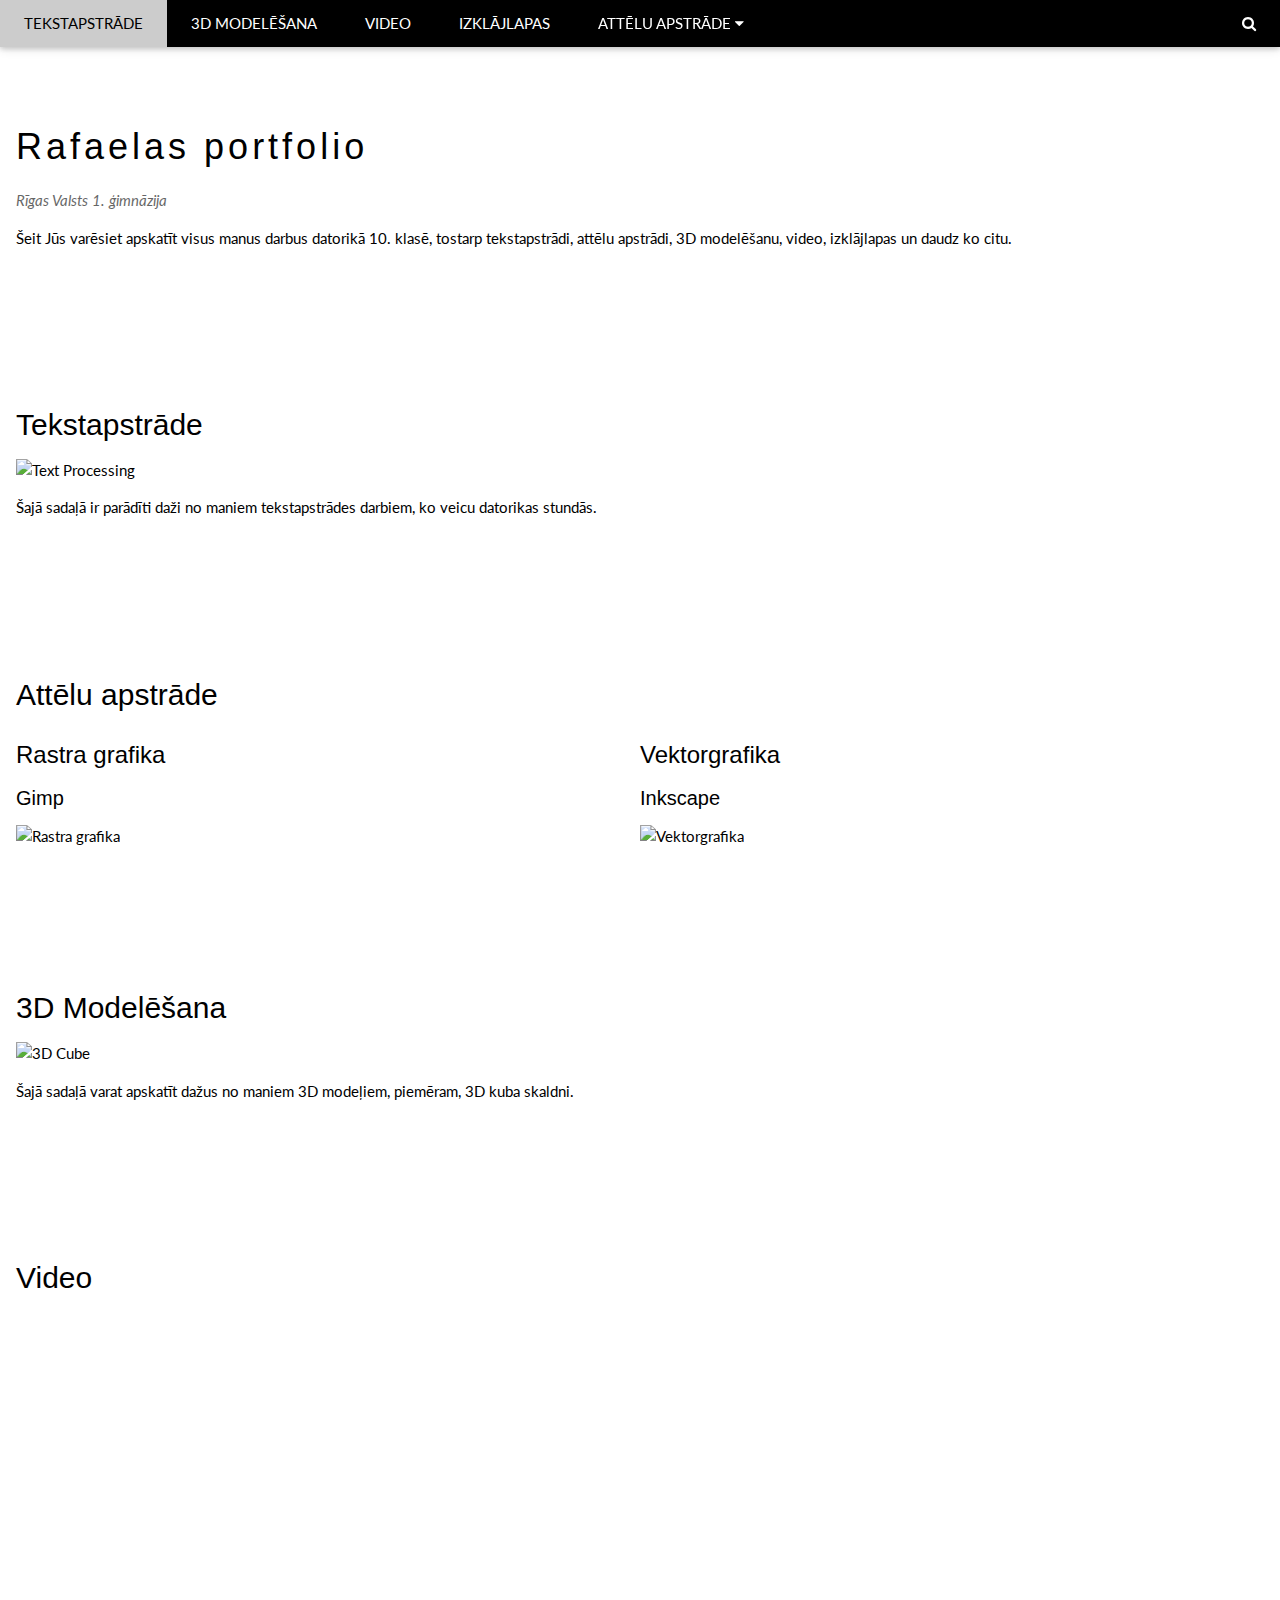
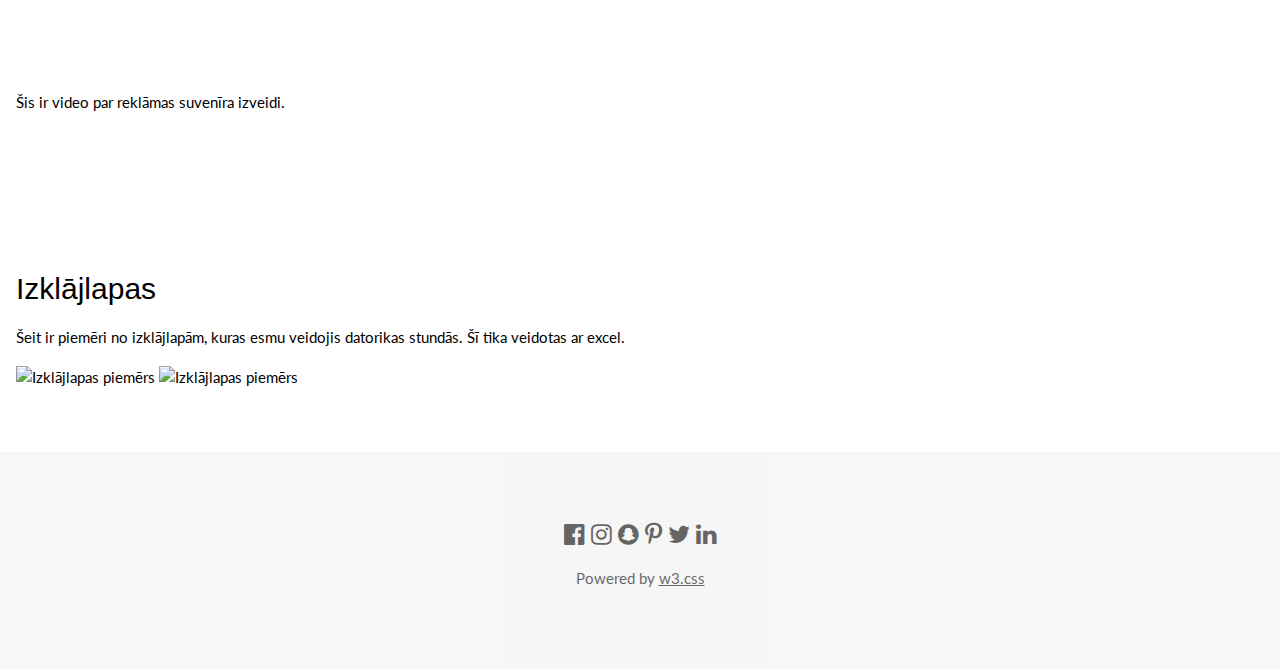
==== index.html @ d3ab83ac "" ====
<!DOCTYPE html>
<html lang="en">
<head>
  <meta charset="UTF-8">
  <meta name="viewport" content="width=device-width, initial-scale=1">
  <title>Rafaelas Portfolio</title>
  <link rel="stylesheet" href="https://www.w3schools.com/w3css/4/w3.css">
  <link rel="stylesheet" href="https://fonts.googleapis.com/css?family=Lato">
  <link rel="stylesheet" href="https://cdnjs.cloudflare.com/ajax/libs/font-awesome/4.7.0/css/font-awesome.min.css">
  <link rel="stylesheet" href="CSS/mansStils.css">
  <style>
    body {font-family: "Lato", sans-serif;}
    .mySlides {display: none;}
  </style>
</head>
<body>

<!-- Navbar -->
<div class="w3-top">
  <div class="w3-bar w3-black w3-card">
    <a class="w3-bar-item w3-button w3-padding-large w3-hide-medium w3-hide-large w3-right" href="javascript:void(0)" onclick="myFunction()" title="Toggle Navigation Menu"><i class="fa fa-bars"></i></a>
    <a href="#text-processing" class="w3-bar-item w3-button w3-padding-large">TEKSTAPSTRĀDE</a>
    <a href="#3d-modeling" class="w3-bar-item w3-button w3-padding-large w3-hide-small">3D MODELĒŠANA</a>
    <a href="#video" class="w3-bar-item w3-button w3-padding-large w3-hide-small">VIDEO</a>
    <a href="#spreadsheet" class="w3-bar-item w3-button w3-padding-large w3-hide-small">IZKLĀJLAPAS</a>
    <div class="w3-dropdown-hover w3-hide-small">
      <button class="w3-padding-large w3-button" title="More">ATTĒLU APSTRĀDE <i class="fa fa-caret-down"></i></button>     
      <div class="w3-dropdown-content w3-bar-block w3-card-4">
        <a href="#" class="w3-bar-item w3-button">RAKSTA GRAFIKA</a>
        <a href="#" class="w3-bar-item w3-button">VEKTORGRAFIKA</a>
      </div>
    </div>
    <a href="javascript:void(0)" class="w3-padding-large w3-hover-red w3-hide-small w3-right"><i class="fa fa-search"></i></a>
  </div>
</div>

<!-- Navbar on small screens -->
<div id="navDemo" class="w3-bar-block w3-black w3-hide w3-hide-large w3-hide-medium w3-top" style="margin-top:46px">
  <a href="#text-processing" class="w3-bar-item w3-button w3-padding-large" onclick="myFunction()">TEKSTAPSTRĀDE</a>
  <a href="#3d-modeling" class="w3-bar-item w3-button w3-padding-large" onclick="myFunction()">3D MODELĒŠANA</a>
  <a href="#video" class="w3-bar-item w3-button w3-padding-large" onclick="myFunction()">VIDEO</a>
  <a href="#spreadsheet" class="w3-bar-item w3-button w3-padding-large" onclick="myFunction()">IZKLĀJLAPAS</a>
</div>

<!-- Page content -->
<div class="w3-content" style="max-width:2000px;margin-top:46px">

  <!-- Introduction Section -->
  <div class="w3-container w3-padding-64" id="introduction">
    <h1 class="w3-wide">Rafaelas portfolio</h1>
    <p class="w3-opacity"><i>Rīgas Valsts 1. ģimnāzija</i></p>
    <p class="w3-justify">Šeit Jūs varēsiet apskatīt visus manus darbus datorikā 10. klasē, tostarp tekstapstrādi, attēlu apstrādi, 3D modelēšanu, video, izklājlapas un daudz ko citu.</p>
  </div>

  <!-- Tekstapstrāde -->
  <div class="w3-container w3-padding-64" id="text-processing">
    <h2>Tekstapstrāde</h2>
    <img src="Images/text-processing.jpg" alt="Text Processing" class="w3-image">
    <p class="w3-justify">Šajā sadaļā ir parādīti daži no maniem tekstapstrādes darbiem, ko veicu datorikas stundās.</p>
  </div>

  <!-- Attēlu apstrāde -->
  <div class="w3-container w3-padding-64" id="image-processing">
    <h2>Attēlu apstrāde</h2>
    <div class="w3-row">
      <div class="w3-half">
        <h3>Rastra grafika</h3>
        <h4> Gimp </h4>
        
        <img src="gimp1.png" alt="Rastra grafika" class="w3-image"/>
        <img src="konca.png" alt=""/>
        
      </div>
      <div class="w3-half">
        <h3>Vektorgrafika</h3>
        <h4> Inkscape </h4>
        
        <img src="sunnails.png" alt="Vektorgrafika" class="w3-image"/>
      </div>
    </div>
  </div>

  <!-- 3D Modelēšana -->
  <div class="w3-container w3-padding-64" id="3d-modeling">
    <h2>3D Modelēšana</h2>
    <img src="wrobot.png" alt="3D Cube" class="w3-image">
    
    <p>Šajā sadaļā varat apskatīt dažus no maniem 3D modeļiem, piemēram, 3D kuba skaldni.</p>
  </div>

  <!-- Video -->
  <div class="w3-container w3-padding-64" id="video">
    <h2>Video</h2>
    
      
      <iframe src="https://eduriga-my.sharepoint.com/personal/rburmeistere2_edu_riga_lv/_layouts/15/embed.aspx?UniqueId=101de8e2-cbbb-43d2-be32-d3db4a579535&embed=%7B%22ust%22%3Atrue%2C%22hv%22%3A%22CopyEmbedCode%22%7D&referrer=StreamWebApp&referrerScenario=EmbedDialog.Create" width="640" height="360" frameborder="0" scrolling="no" allowfullscreen title="Datorika 24.mp4"></iframe>
    
    <p>Šis ir video par reklāmas suvenīra izveidi.</p>
  </div>

  <!-- Izklājlapas -->
  <div class="w3-container w3-padding-64" id="spreadsheet">
    <h2>Izklājlapas</h2>
    <p>Šeit ir piemēri no izklājlapām, kuras esmu veidojis datorikas stundās. Šī tika veidotas ar excel.</p>
    
    <img src="izkllapas1.png" alt="Izklājlapas piemērs" class="w3-image"/>
    <img src="izkllapas2.png" alt="Izklājlapas piemērs" class="w3-image"/>
  </div>

</div>

<!-- Footer -->
<footer class="w3-container w3-padding-64 w3-center w3-opacity w3-light-grey w3-xlarge">
  <i class="fa fa-facebook-official w3-hover-opacity"></i>
  <i class="fa fa-instagram w3-hover-opacity"></i>
  <i class="fa fa-snapchat w3-hover-opacity"></i>
  <i class="fa fa-pinterest-p w3-hover-opacity"></i>
  <i class="fa fa-twitter w3-hover-opacity"></i>
  <i class="fa fa-linkedin w3-hover-opacity"></i>
  <p class="w3-medium">Powered by <a href="https://www.w3schools.com/w3css/default.asp" target="_blank">w3.css</a></p>
</footer>

<script>
// Used to toggle the menu on small screens when clicking on the menu button
function myFunction() {
  var x = document.getElementById("navDemo");
  if (x.className.indexOf("w3-show") == -1) {
    x.className += " w3-show";
  } else { 
    x.className = x.className.replace(" w3-show", "");
  }
}
</script>

</body>
</html>
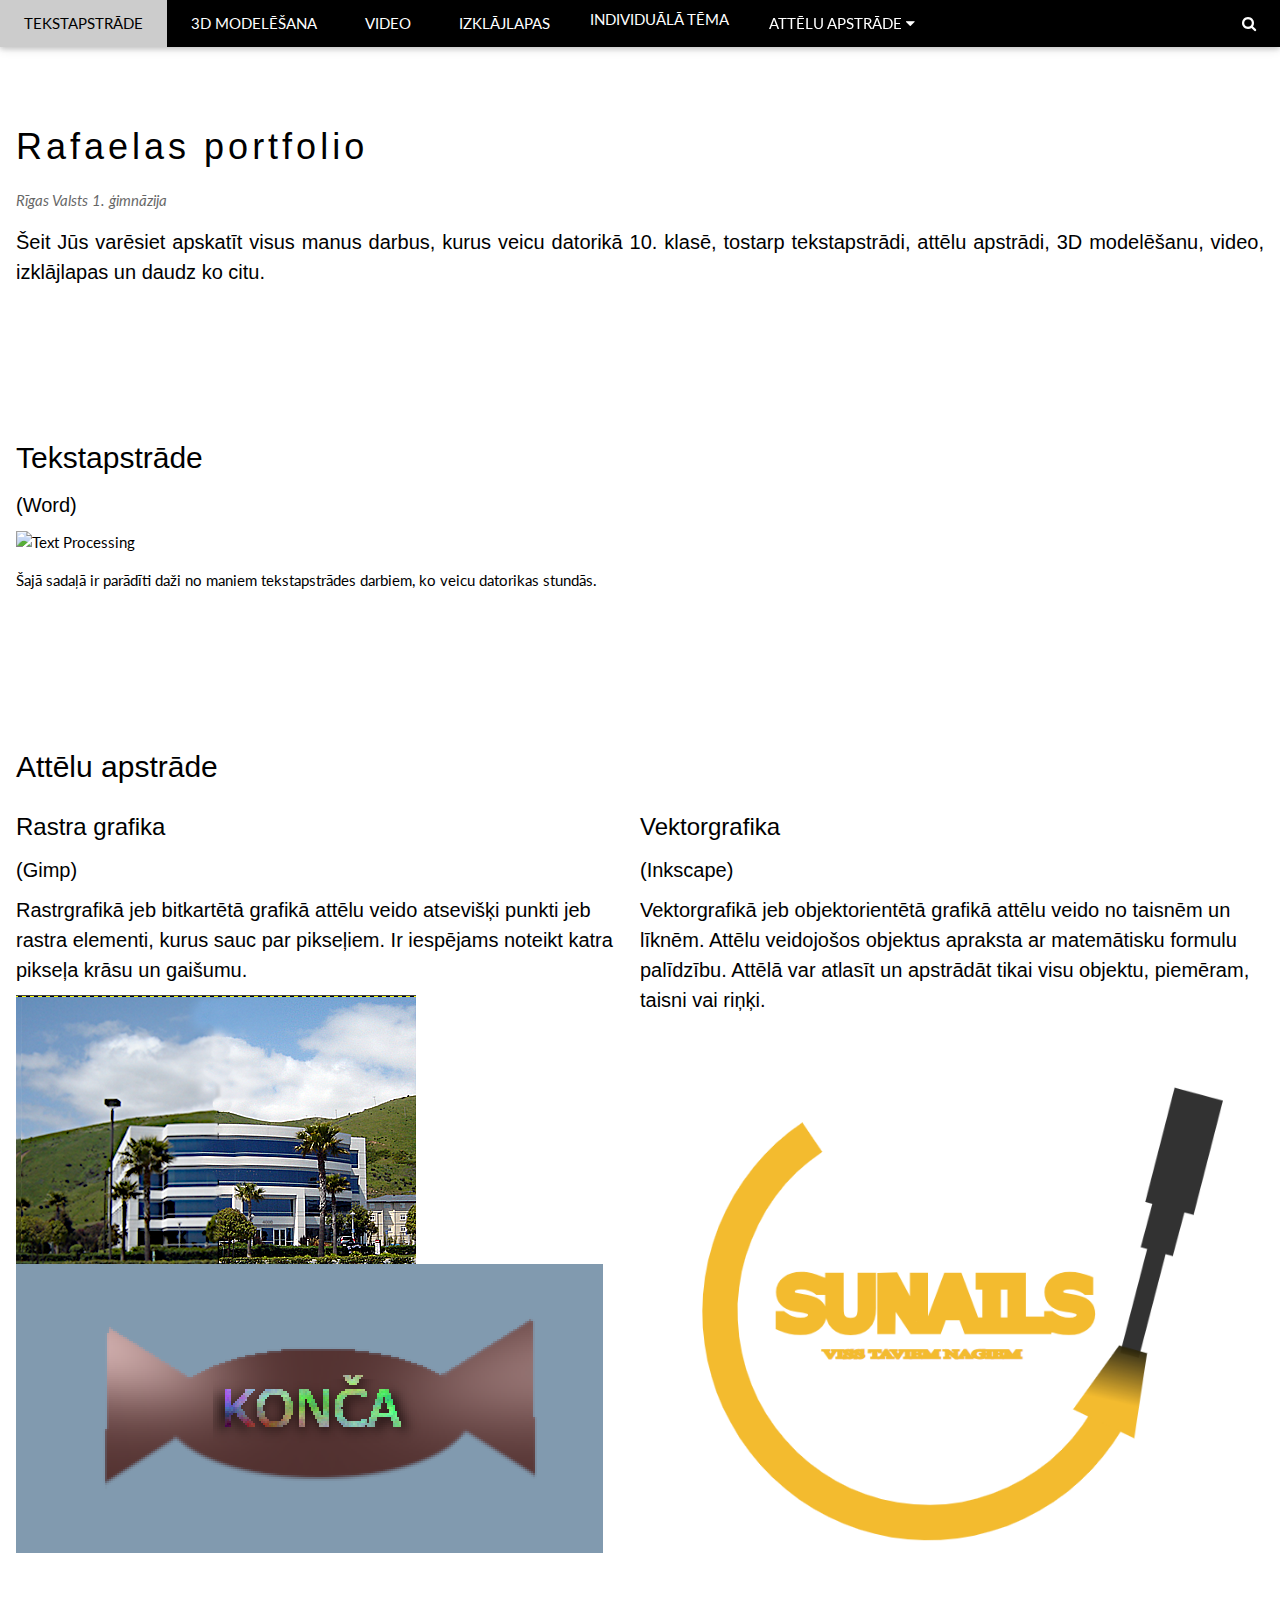
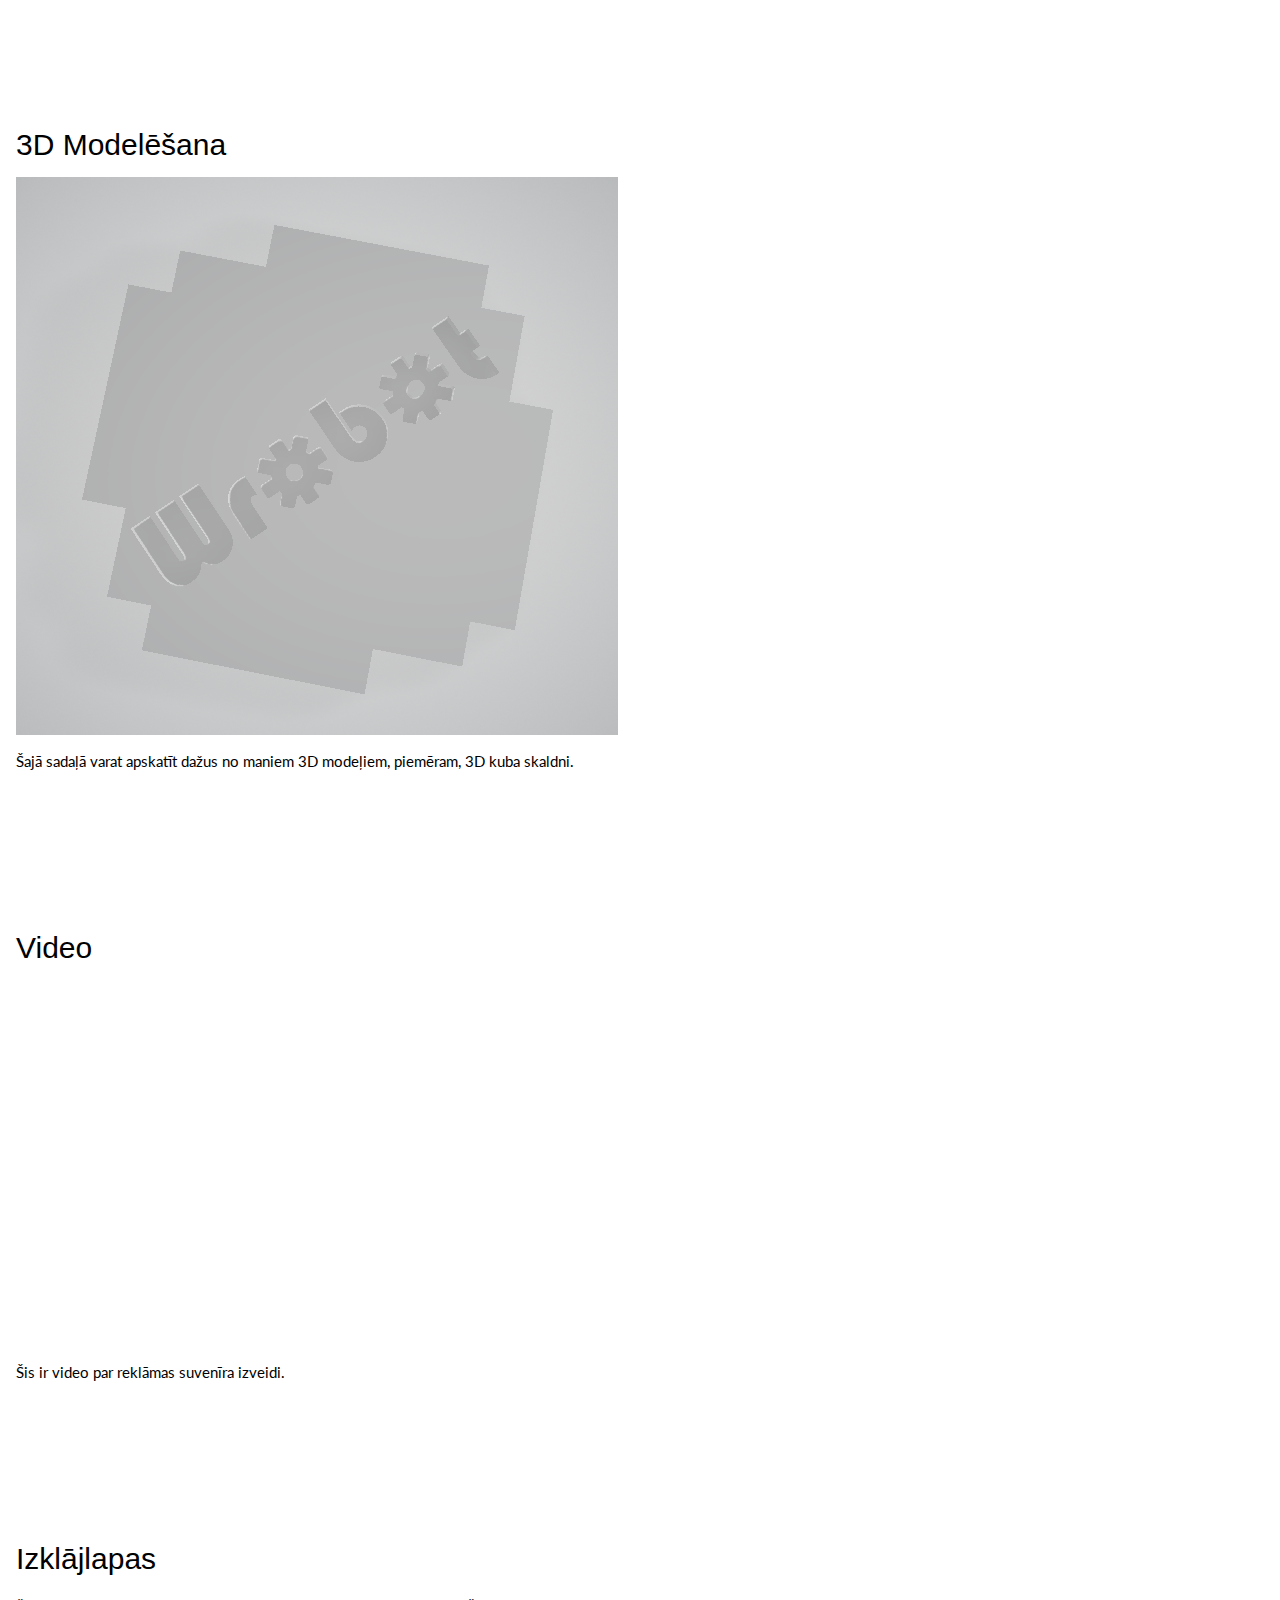
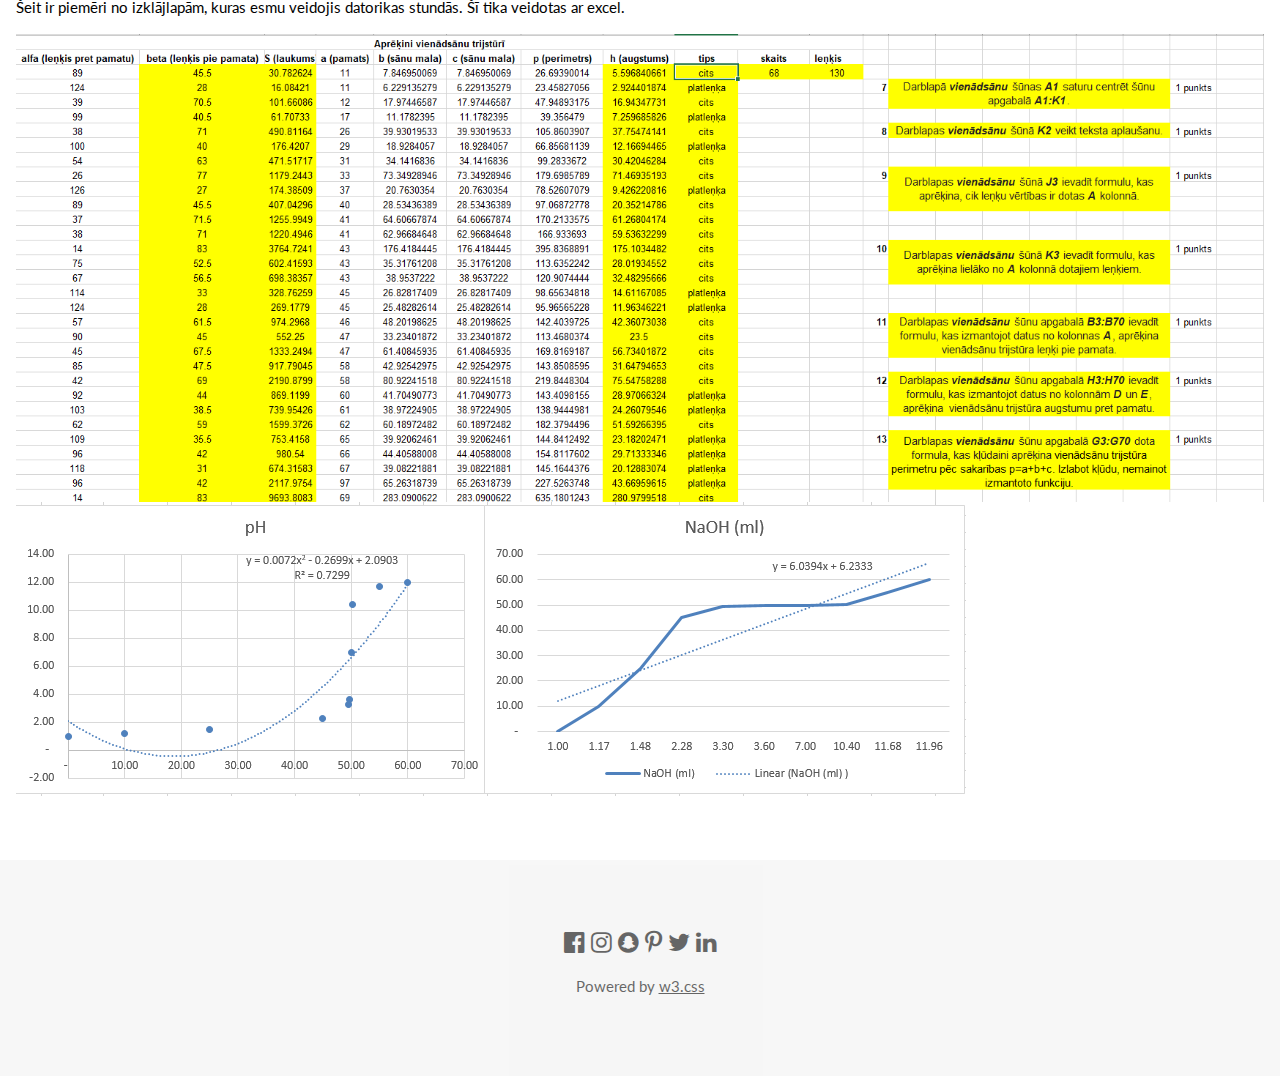
==== commit 014e663e: "" ====
--- a/index.html
+++ b/index.html
@@ -23,6 +23,7 @@
     <a href="#3d-modeling" class="w3-bar-item w3-button w3-padding-large w3-hide-small">3D MODELĒŠANA</a>
     <a href="#video" class="w3-bar-item w3-button w3-padding-large w3-hide-small">VIDEO</a>
     <a href="#spreadsheet" class="w3-bar-item w3-button w3-padding-large w3-hide-small">IZKLĀJLAPAS</a>
+    <a href="otrais.html" class="w3-bar-item w3-button w3-hide-small">INDIVIDUĀLĀ TĒMA</a>
     <div class="w3-dropdown-hover w3-hide-small">
       <button class="w3-padding-large w3-button" title="More">ATTĒLU APSTRĀDE <i class="fa fa-caret-down"></i></button>     
       <div class="w3-dropdown-content w3-bar-block w3-card-4">
@@ -49,12 +50,13 @@
   <div class="w3-container w3-padding-64" id="introduction">
     <h1 class="w3-wide">Rafaelas portfolio</h1>
     <p class="w3-opacity"><i>Rīgas Valsts 1. ģimnāzija</i></p>
-    <p class="w3-justify">Šeit Jūs varēsiet apskatīt visus manus darbus datorikā 10. klasē, tostarp tekstapstrādi, attēlu apstrādi, 3D modelēšanu, video, izklājlapas un daudz ko citu.</p>
+    <h4 class="w3-justify">Šeit Jūs varēsiet apskatīt visus manus darbus, kurus veicu datorikā 10. klasē, tostarp tekstapstrādi, attēlu apstrādi, 3D modelēšanu, video, izklājlapas un daudz ko citu.</h4>
   </div>
 
   <!-- Tekstapstrāde -->
   <div class="w3-container w3-padding-64" id="text-processing">
     <h2>Tekstapstrāde</h2>
+    <h4> (Word) </h4>
     <img src="Images/text-processing.jpg" alt="Text Processing" class="w3-image">
     <p class="w3-justify">Šajā sadaļā ir parādīti daži no maniem tekstapstrādes darbiem, ko veicu datorikas stundās.</p>
   </div>
@@ -65,7 +67,8 @@
     <div class="w3-row">
       <div class="w3-half">
         <h3>Rastra grafika</h3>
-        <h4> Gimp </h4>
+        <h4> (Gimp) </h4>
+        <h4>Rastrgrafikā jeb bitkartētā grafikā attēlu veido atsevišķi punkti jeb rastra elementi, kurus sauc par pikseļiem. Ir iespējams noteikt katra pikseļa krāsu un gaišumu. </h4>
         
         <img src="gimp1.png" alt="Rastra grafika" class="w3-image"/>
         <img src="konca.png" alt=""/>
@@ -73,8 +76,9 @@
       </div>
       <div class="w3-half">
         <h3>Vektorgrafika</h3>
-        <h4> Inkscape </h4>
-        
+        <h4> (Inkscape) </h4>
+        <h4> Vektorgrafikā jeb objektorientētā grafikā attēlu veido no taisnēm un līknēm. Attēlu veidojošos objektus apraksta ar matemātisku formulu palīdzību. Attēlā var atlasīt un apstrādāt tikai visu objektu, piemēram, taisni vai riņķi. </h4>
+
         <img src="sunnails.png" alt="Vektorgrafika" class="w3-image"/>
       </div>
     </div>
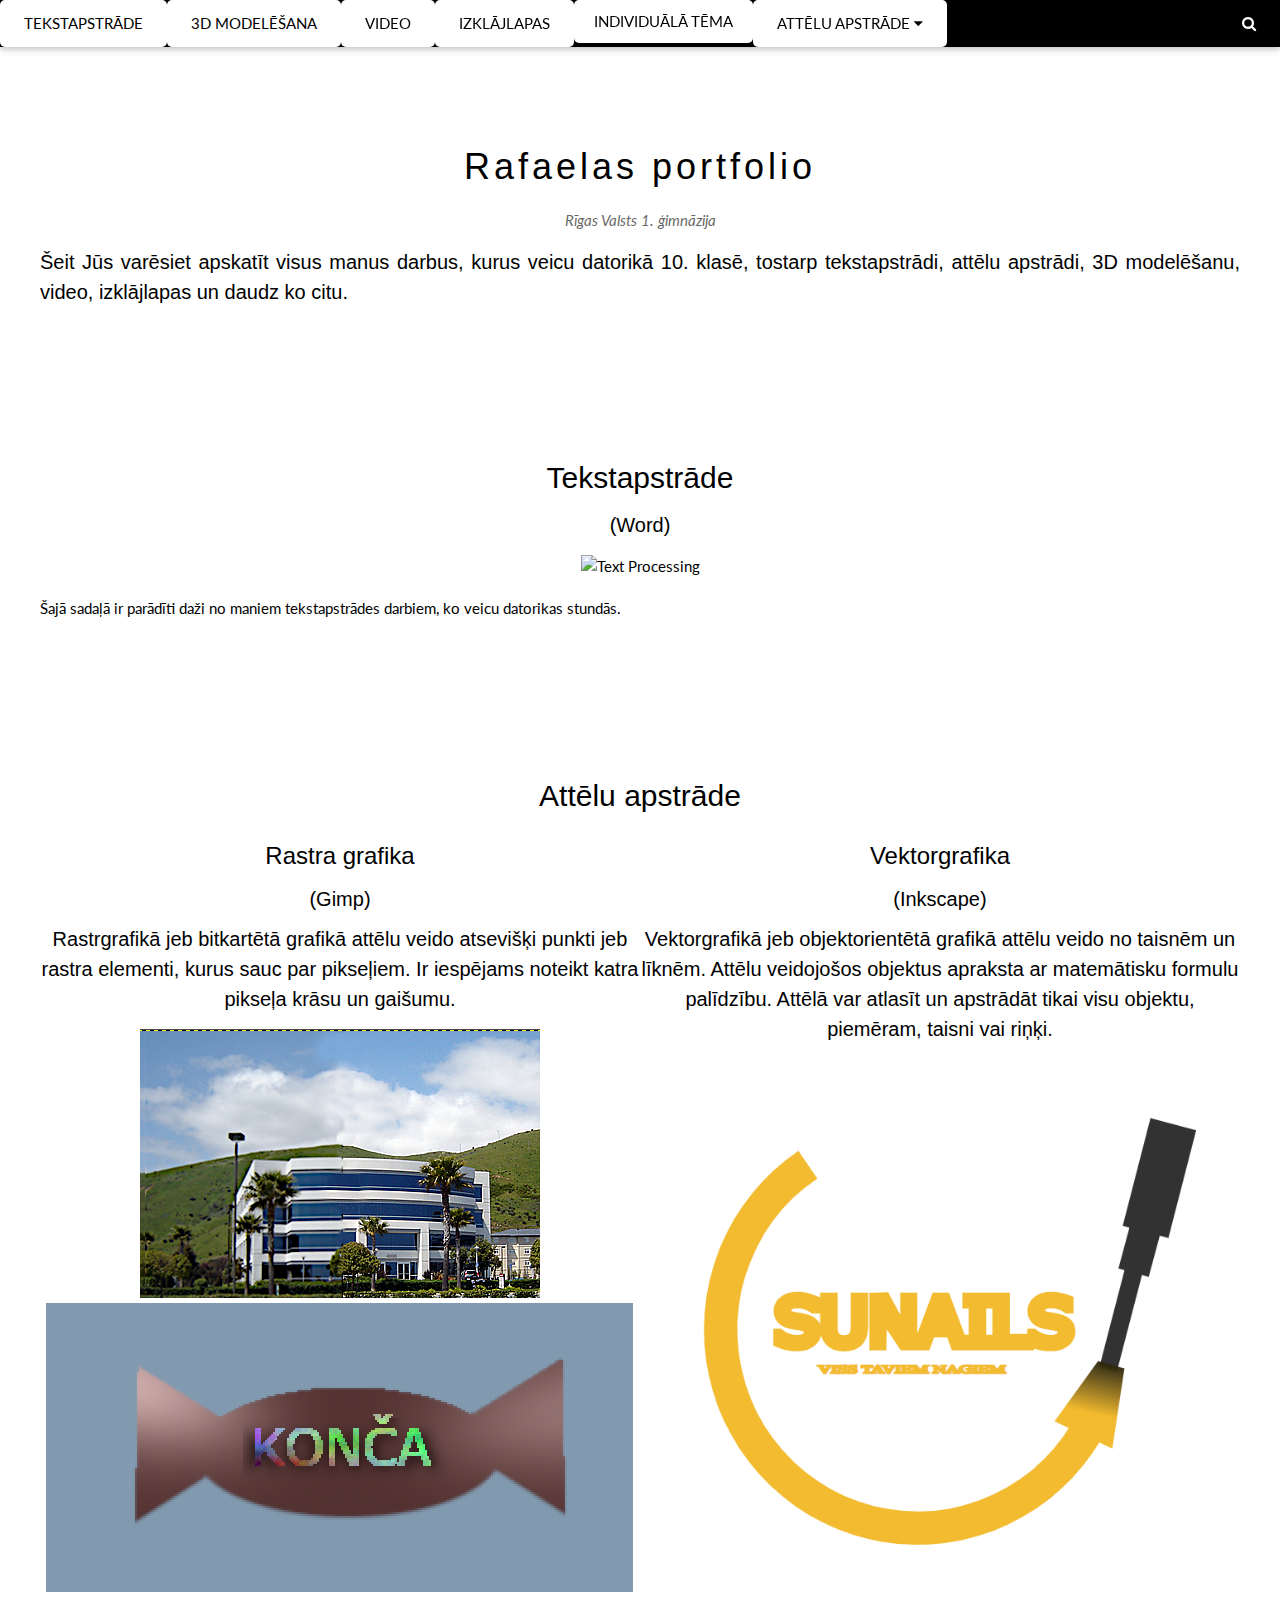
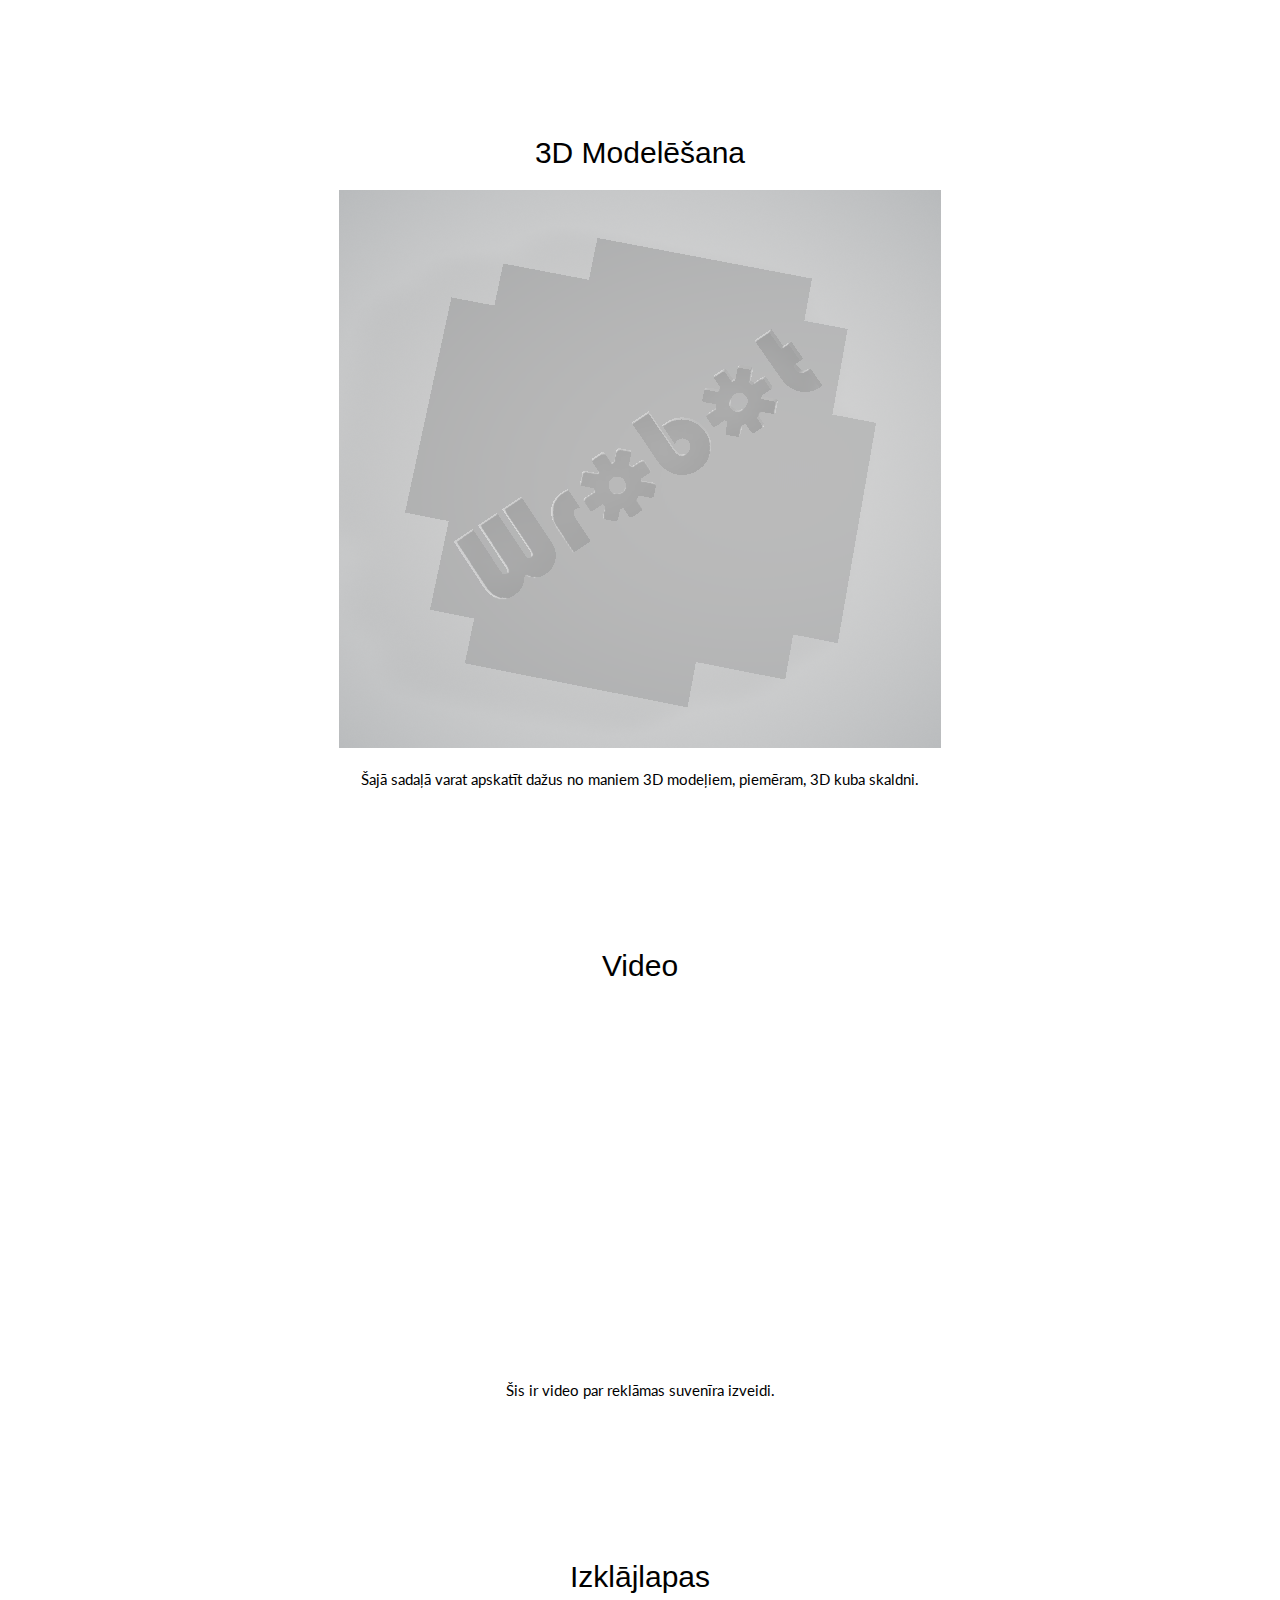
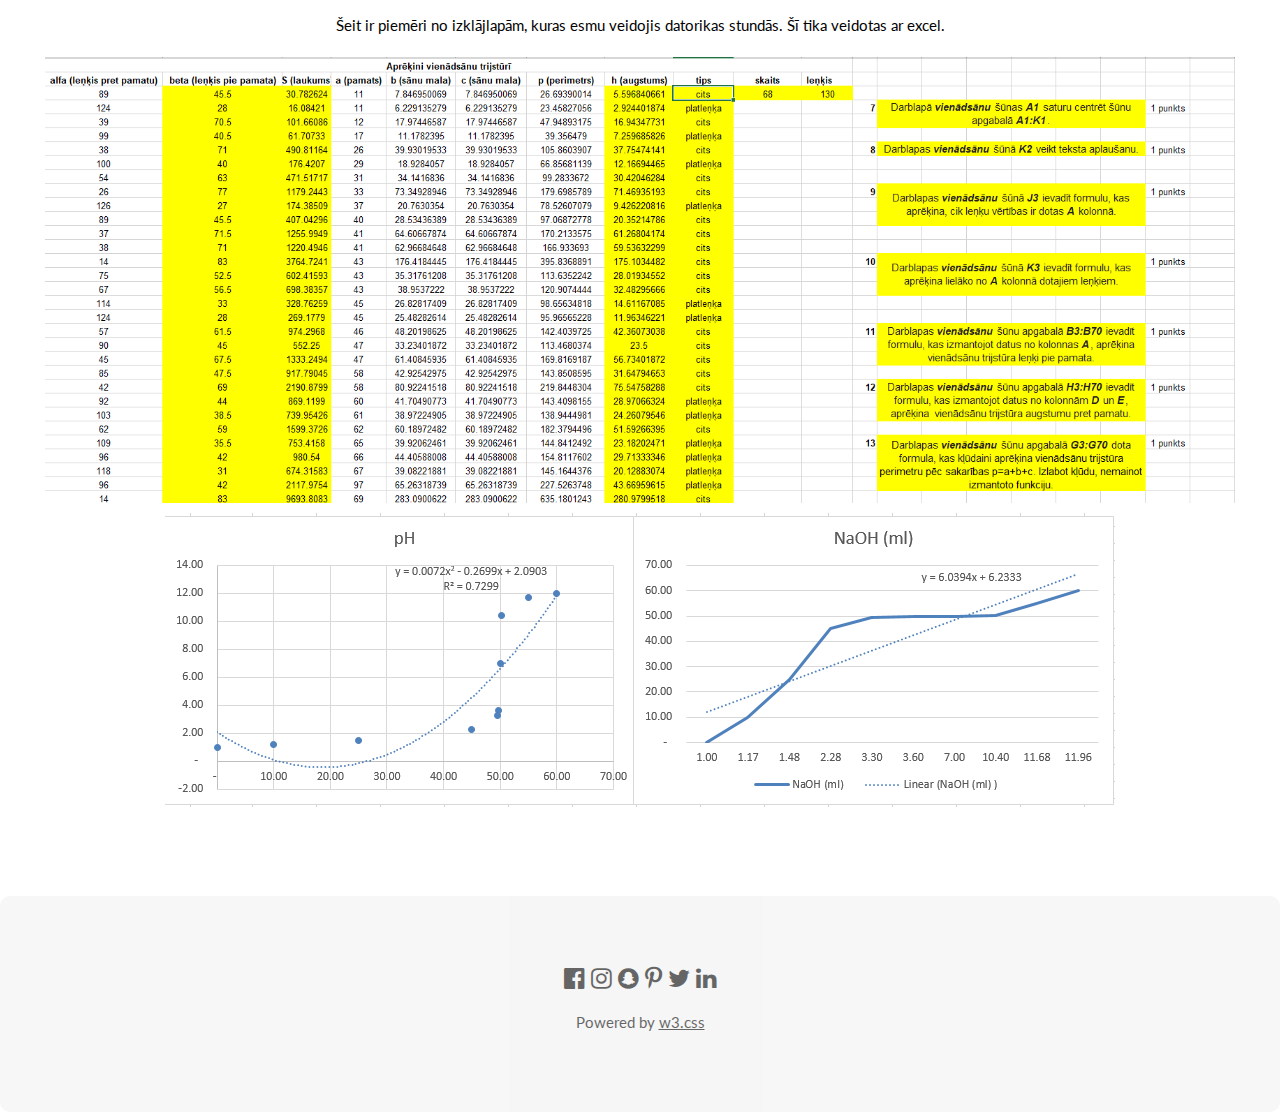
==== commit 7f6c7481: "" ====
--- a/index.html
+++ b/index.html
@@ -7,7 +7,7 @@
   <link rel="stylesheet" href="https://www.w3schools.com/w3css/4/w3.css">
   <link rel="stylesheet" href="https://fonts.googleapis.com/css?family=Lato">
   <link rel="stylesheet" href="https://cdnjs.cloudflare.com/ajax/libs/font-awesome/4.7.0/css/font-awesome.min.css">
-  <link rel="stylesheet" href="CSS/mansStils.css">
+  <link rel="stylesheet" href="css/mansstils.css">
   <style>
     body {font-family: "Lato", sans-serif;}
     .mySlides {display: none;}
--- a/css/mansstils.css
+++ b/css/mansstils.css
@@ -0,0 +1,55 @@
+/* Vispārīgie stila iestatījumi */
+body {
+  font-family: "Lato", sans-serif;
+  background: url("https://img.freepik.com/free-vector/blurred-bokeh-pattern-wallpaper-soft-touch-your-walls_1017-43483.jpg?semt=ais_hybrid") no-repeat center center fixed; /* Šeit ievieto savu fona attēla faila nosaukumu */
+  background-size: cover;
+  color: black; /* Pielāgots, lai teksts labi izskatītos uz gaiša fona */
+  margin: 0;
+  padding: 0;
+}
+
+/* Pārliecināmies, ka teksts ir labi salasāms uz fona */
+.w3-container {
+  background: rgba(255, 255, 255, 0.6); /* Caurspīdīgs balts fons */
+  padding: 20px;
+  border-radius: 10px;
+}
+
+/* Navigācijas josla */
+.w3-bar {
+  background: rgba(255, 255, 255, 0.8); /* Mazliet mazāk caurspīdīgs balts fons */
+}
+
+/* Navigācijas pogas - TAGAD PILNĪGI BALTAS */
+.w3-bar .w3-button {
+  background-color: white; /* Balta poga */
+  color: black; /* Melns teksts uz baltā fona */
+  border-radius: 5px;
+  width: auto; /* Nodrošina, ka visas pogas ir vienāda platuma */
+  padding: 10px 20px; /* Vienmērīgs iekšējais attālums */
+  text-align: center;
+}
+
+/* Specifiski "Individuālā tēma" pogai */
+.w3-bar .ind-poga {
+  width: auto; /* Tāds pats platums kā citām pogām */
+}
+
+/* Navigācijas pogas, kad peles kursors ir virs tām */
+.w3-bar .w3-button:hover {
+  background-color: #f1f1f1; /* Gaiši pelēks efekts peles uzbraukšanai */
+}
+
+
+.w3-image {
+  max-width: 100%;
+  border: 5px solid white;
+  border-radius: 5px;
+}
+
+
+.w3-content {
+  text-align: center;
+  padding: 20px;
+}
+
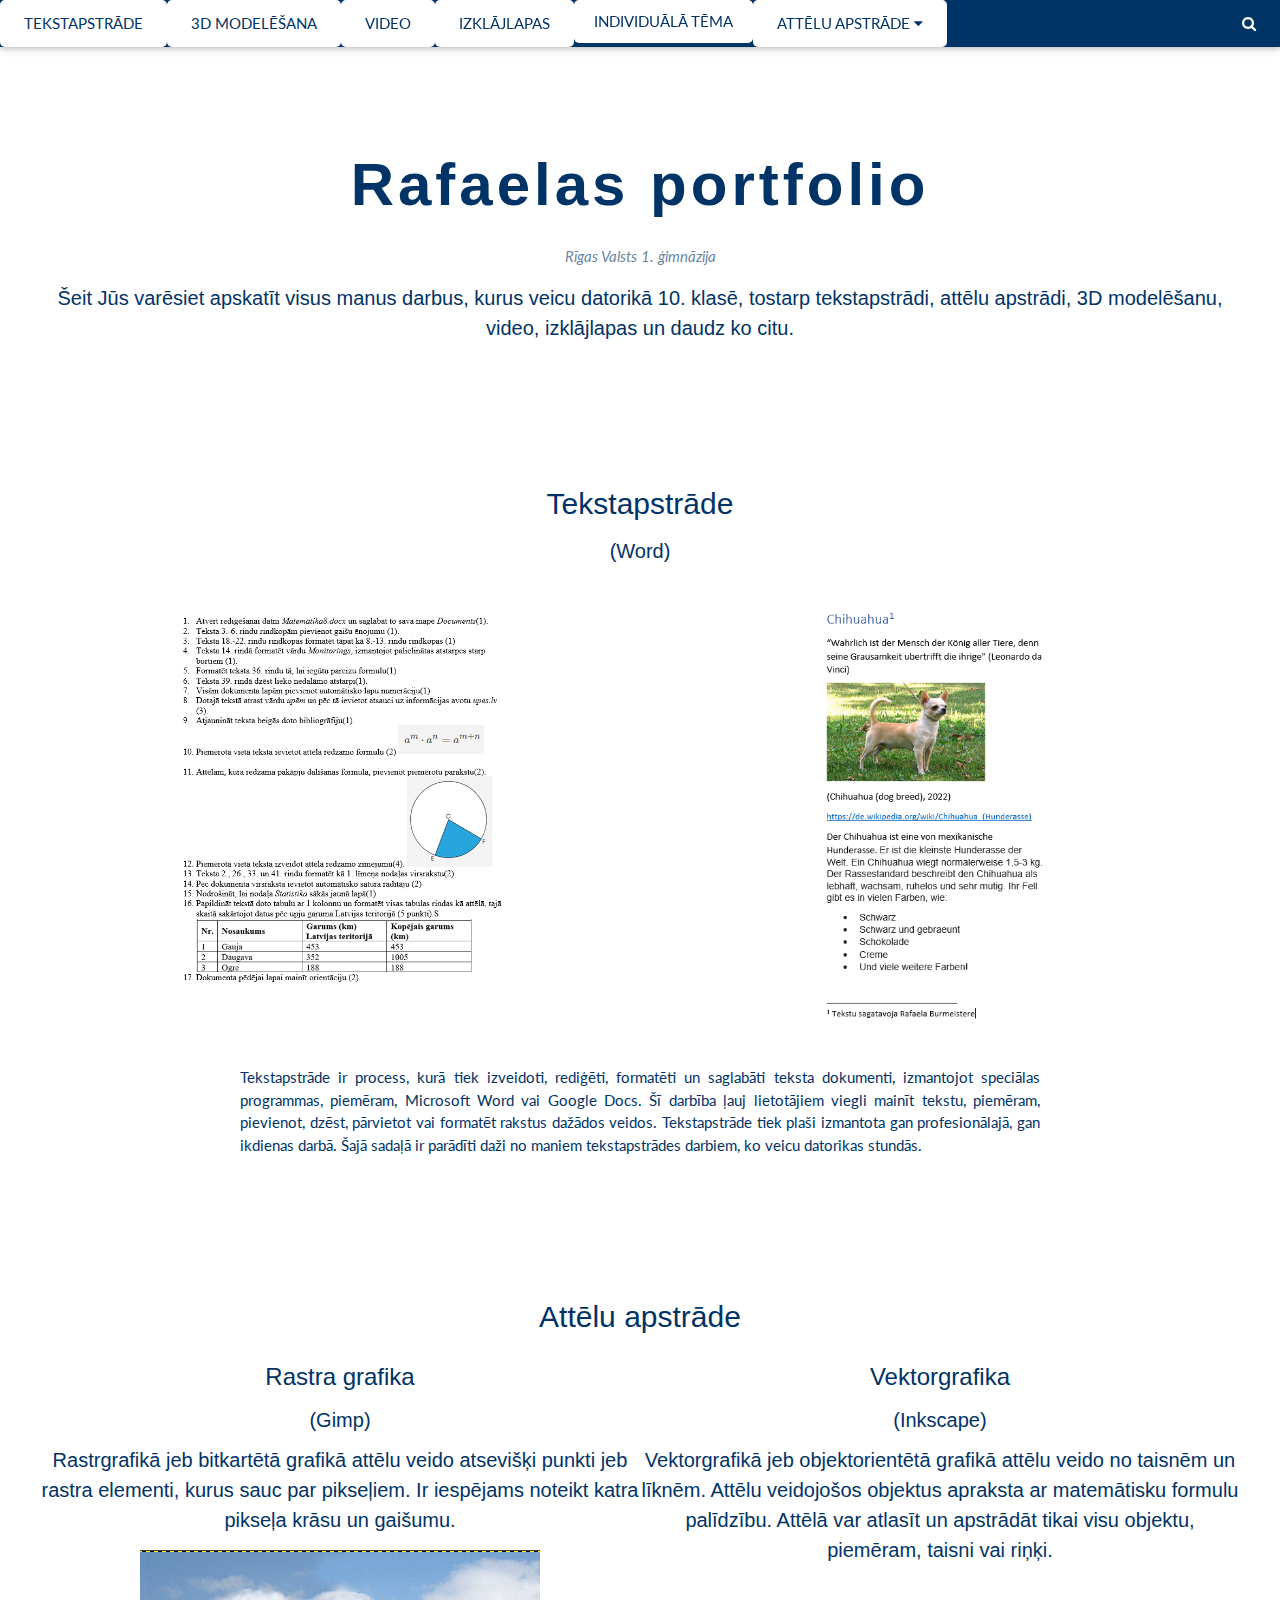
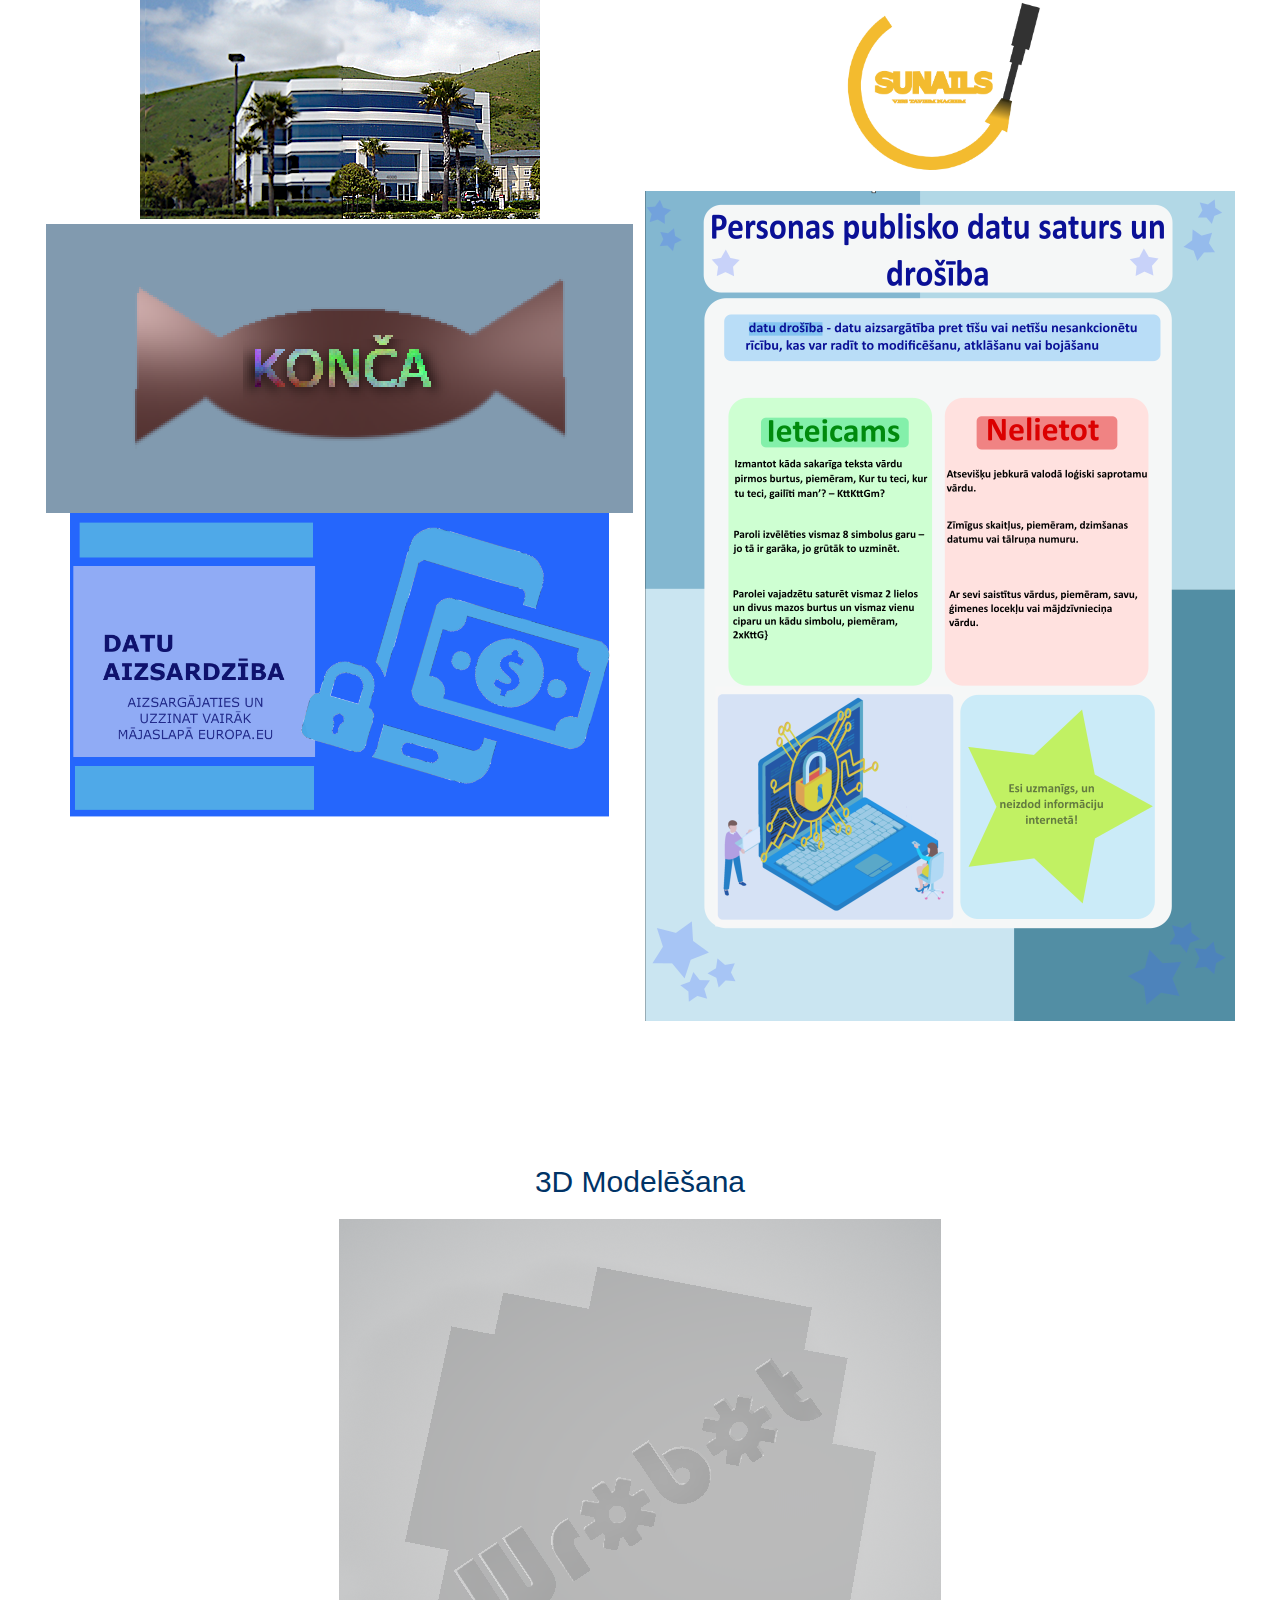
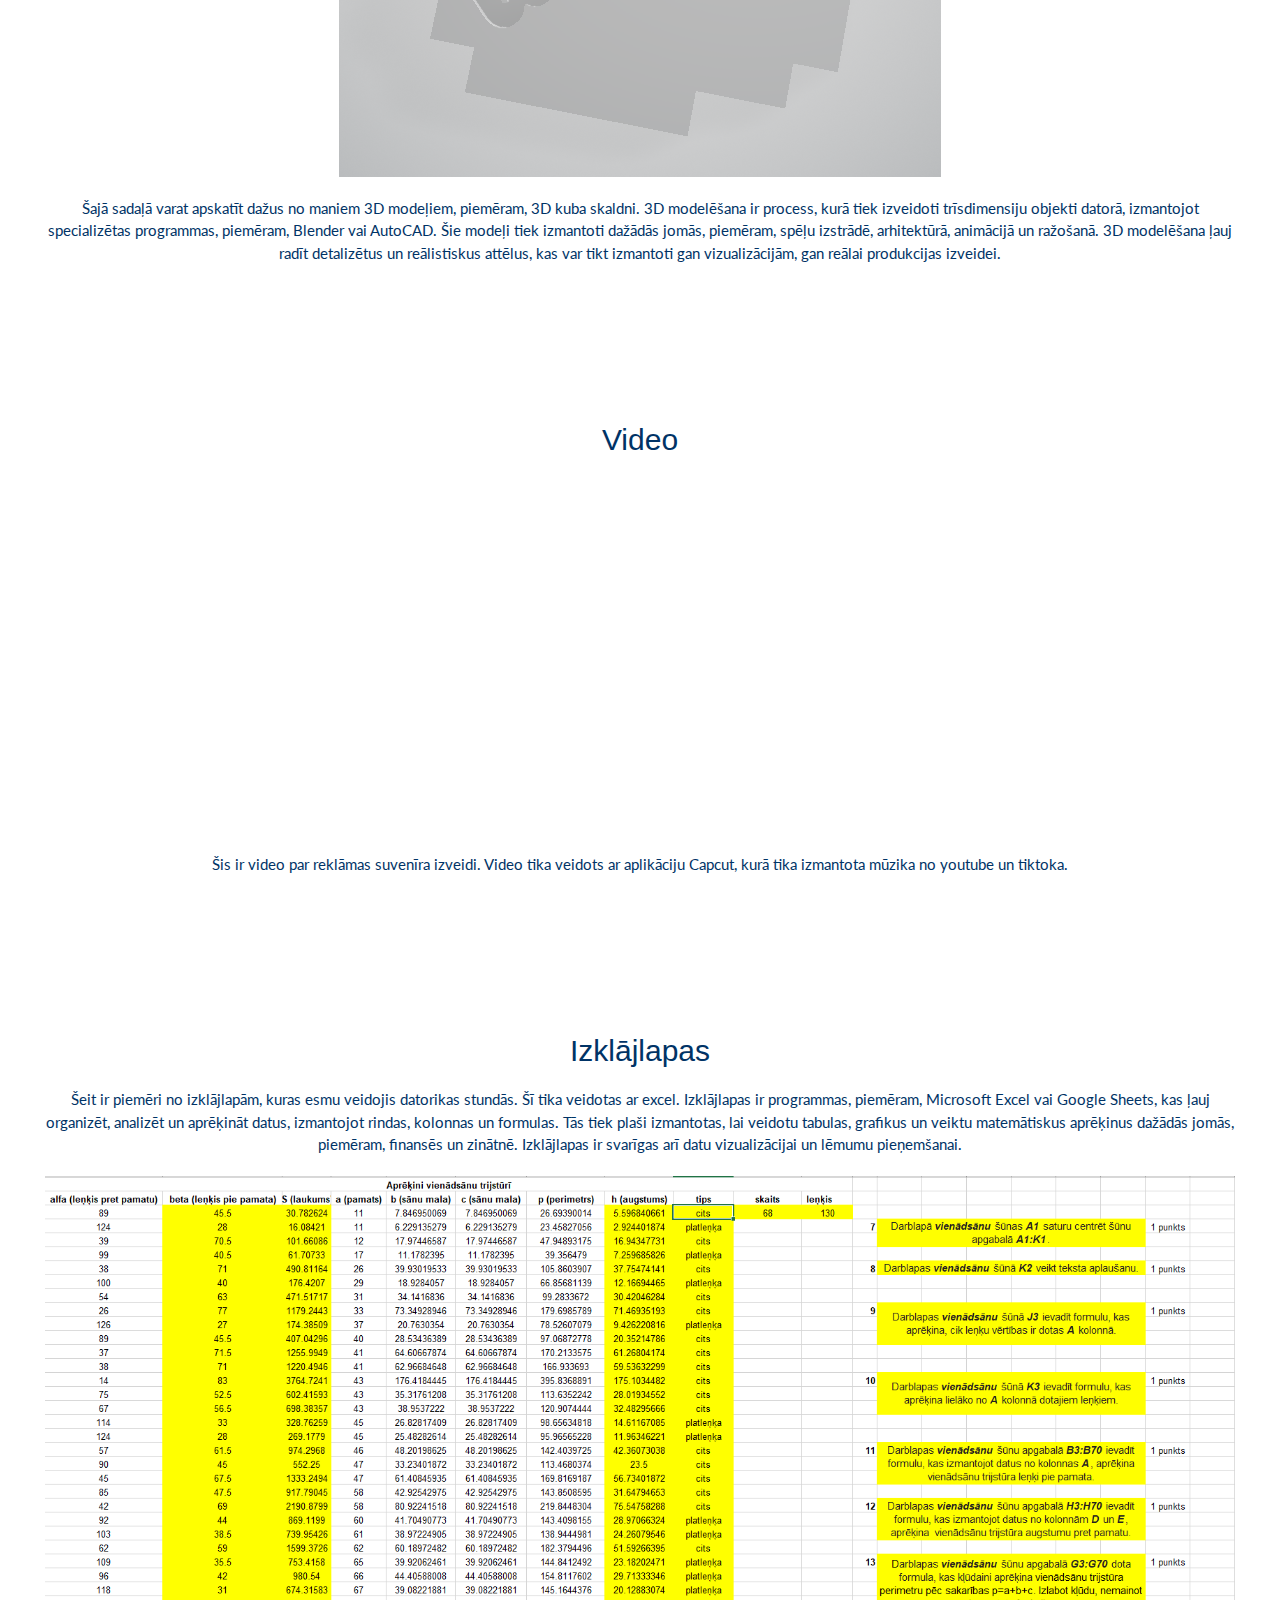
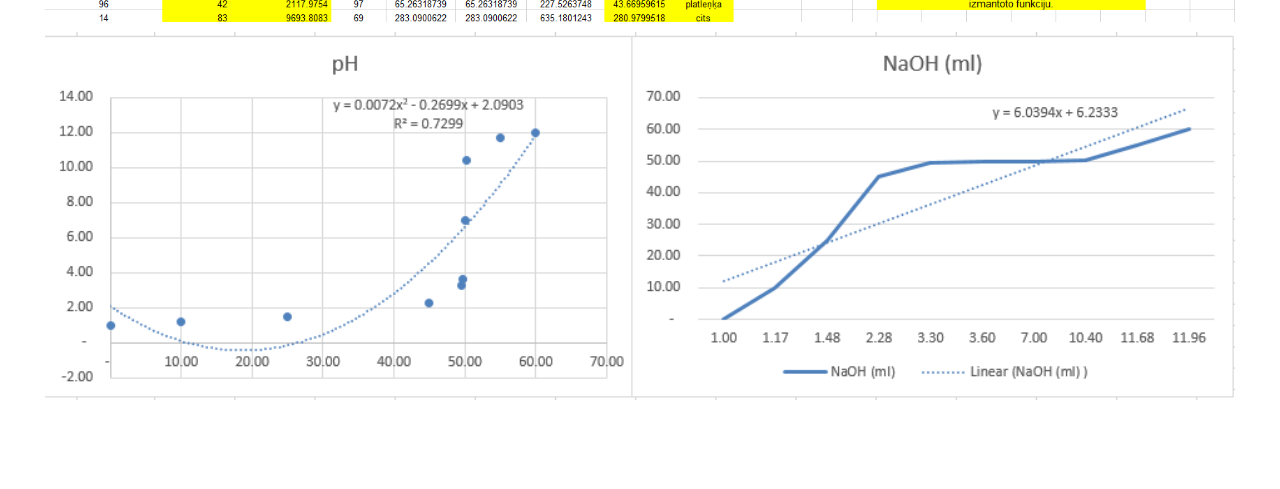
==== commit 9490ee7a: "" ====
--- a/index.html
+++ b/index.html
@@ -27,8 +27,8 @@
     <div class="w3-dropdown-hover w3-hide-small">
       <button class="w3-padding-large w3-button" title="More">ATTĒLU APSTRĀDE <i class="fa fa-caret-down"></i></button>     
       <div class="w3-dropdown-content w3-bar-block w3-card-4">
-        <a href="#" class="w3-bar-item w3-button">RAKSTA GRAFIKA</a>
-        <a href="#" class="w3-bar-item w3-button">VEKTORGRAFIKA</a>
+        <a href="#image-processing" class="w3-bar-item w3-button">RAKSTA GRAFIKA</a>
+        <a href="#vector-graphics" class="w3-bar-item w3-button">VEKTORGRAFIKA</a>
       </div>
     </div>
     <a href="javascript:void(0)" class="w3-padding-large w3-hover-red w3-hide-small w3-right"><i class="fa fa-search"></i></a>
@@ -41,6 +41,7 @@
   <a href="#3d-modeling" class="w3-bar-item w3-button w3-padding-large" onclick="myFunction()">3D MODELĒŠANA</a>
   <a href="#video" class="w3-bar-item w3-button w3-padding-large" onclick="myFunction()">VIDEO</a>
   <a href="#spreadsheet" class="w3-bar-item w3-button w3-padding-large" onclick="myFunction()">IZKLĀJLAPAS</a>
+  <a href="#image-processing" class="w3-bar-item w3-button w3-padding-large" onclick="myFunction()">ATTĒLU APSTRĀDE</a>
 </div>
 
 <!-- Page content -->
@@ -48,18 +49,45 @@
 
   <!-- Introduction Section -->
   <div class="w3-container w3-padding-64" id="introduction">
-    <h1 class="w3-wide">Rafaelas portfolio</h1>
+    <h1 class="w3-wide" style="font-size: 4em; font-weight: bold; text-align: center;">Rafaelas portfolio</h1>
     <p class="w3-opacity"><i>Rīgas Valsts 1. ģimnāzija</i></p>
-    <h4 class="w3-justify">Šeit Jūs varēsiet apskatīt visus manus darbus, kurus veicu datorikā 10. klasē, tostarp tekstapstrādi, attēlu apstrādi, 3D modelēšanu, video, izklājlapas un daudz ko citu.</h4>
-  </div>
+    <h4 class="custom-h4">Šeit Jūs varēsiet apskatīt visus manus darbus, kurus veicu datorikā 10. klasē, tostarp tekstapstrādi, attēlu apstrādi, 3D modelēšanu, video, izklājlapas un daudz ko citu.</h4>
+</div>
+<!-- Pievieno CSS -->
+<style>
+  .custom-h4 {
+    text-align: center;  /* Centra tekstu horizontāli */
+    margin: 0 auto;      /* Nodrošina, ka teksts paliek centrēts */
+  }
+</style>
 
   <!-- Tekstapstrāde -->
   <div class="w3-container w3-padding-64" id="text-processing">
     <h2>Tekstapstrāde</h2>
-    <h4> (Word) </h4>
-    <img src="Images/text-processing.jpg" alt="Text Processing" class="w3-image">
-    <p class="w3-justify">Šajā sadaļā ir parādīti daži no maniem tekstapstrādes darbiem, ko veicu datorikas stundās.</p>
-  </div>
+     <h4> (Word) </h4>
+    <div class="w3-row">
+      <div class="w3-half">
+        <img src="images/wordss.png" alt="" style= "width: 70%"/>
+      </div>
+      <div class="w3-half">
+         <img src="images/chiwawa.png" alt=""style= "width: 60%"/>
+        
+      </div>
+    </div>
+   
+    
+   
+   <p class="w3-justify custom-text">Tekstapstrāde ir process, kurā tiek izveidoti, rediģēti, formatēti un saglabāti teksta dokumenti, izmantojot speciālas programmas, piemēram, Microsoft Word vai Google Docs. Šī darbība ļauj lietotājiem viegli mainīt tekstu, piemēram, pievienot, dzēst, pārvietot vai formatēt rakstus dažādos veidos. Tekstapstrāde tiek plaši izmantota gan profesionālajā, gan ikdienas darbā. Šajā sadaļā ir parādīti daži no maniem tekstapstrādes darbiem, ko veicu datorikas stundās.</p>
+</div>
+
+<!-- Pievieno CSS -->
+<style>
+  .custom-text {
+    max-width: 800px; /* Teksta platuma ierobežojums */
+    margin: 0 auto;   /* Centrs horizontāli */
+    text-align: justify; /* Lai saglabātu izkārtojumu, kas atbilst jūsu sākotnējam "w3-justify" stilam */
+  }
+</style>
 
   <!-- Attēlu apstrāde -->
   <div class="w3-container w3-padding-64" id="image-processing">
@@ -72,14 +100,15 @@
         
         <img src="gimp1.png" alt="Rastra grafika" class="w3-image"/>
         <img src="konca.png" alt=""/>
-        
+        <img src="images/privatiedati.gif" alt="" style= "width: 90%"/>
       </div>
       <div class="w3-half">
         <h3>Vektorgrafika</h3>
         <h4> (Inkscape) </h4>
         <h4> Vektorgrafikā jeb objektorientētā grafikā attēlu veido no taisnēm un līknēm. Attēlu veidojošos objektus apraksta ar matemātisku formulu palīdzību. Attēlā var atlasīt un apstrādāt tikai visu objektu, piemēram, taisni vai riņķi. </h4>
 
-        <img src="sunnails.png" alt="Vektorgrafika" class="w3-image"/>
+        <img src="sunnails.png" alt="Vektorgrafika" class="w3-image" style= "width: 40%"/>
+        <img src="images/inkskapins.png" alt=""/>
       </div>
     </div>
   </div>
@@ -89,7 +118,7 @@
     <h2>3D Modelēšana</h2>
     <img src="wrobot.png" alt="3D Cube" class="w3-image">
     
-    <p>Šajā sadaļā varat apskatīt dažus no maniem 3D modeļiem, piemēram, 3D kuba skaldni.</p>
+    <p>Šajā sadaļā varat apskatīt dažus no maniem 3D modeļiem, piemēram, 3D kuba skaldni. 3D modelēšana ir process, kurā tiek izveidoti trīsdimensiju objekti datorā, izmantojot specializētas programmas, piemēram, Blender vai AutoCAD. Šie modeļi tiek izmantoti dažādās jomās, piemēram, spēļu izstrādē, arhitektūrā, animācijā un ražošanā. 3D modelēšana ļauj radīt detalizētus un reālistiskus attēlus, kas var tikt izmantoti gan vizualizācijām, gan reālai produkcijas izveidei.</p>
   </div>
 
   <!-- Video -->
@@ -99,30 +128,21 @@
       
       <iframe src="https://eduriga-my.sharepoint.com/personal/rburmeistere2_edu_riga_lv/_layouts/15/embed.aspx?UniqueId=101de8e2-cbbb-43d2-be32-d3db4a579535&embed=%7B%22ust%22%3Atrue%2C%22hv%22%3A%22CopyEmbedCode%22%7D&referrer=StreamWebApp&referrerScenario=EmbedDialog.Create" width="640" height="360" frameborder="0" scrolling="no" allowfullscreen title="Datorika 24.mp4"></iframe>
     
-    <p>Šis ir video par reklāmas suvenīra izveidi.</p>
+    <p>Šis ir video par reklāmas suvenīra izveidi. Video tika veidots ar aplikāciju Capcut, kurā tika izmantota mūzika no youtube un tiktoka.</p>
   </div>
 
   <!-- Izklājlapas -->
   <div class="w3-container w3-padding-64" id="spreadsheet">
     <h2>Izklājlapas</h2>
-    <p>Šeit ir piemēri no izklājlapām, kuras esmu veidojis datorikas stundās. Šī tika veidotas ar excel.</p>
+    <p>Šeit ir piemēri no izklājlapām, kuras esmu veidojis datorikas stundās. Šī tika veidotas ar excel. Izklājlapas ir programmas, piemēram, Microsoft Excel vai Google Sheets, kas ļauj organizēt, analizēt un aprēķināt datus, izmantojot rindas, kolonnas un formulas. Tās tiek plaši izmantotas, lai veidotu tabulas, grafikus un veiktu matemātiskus aprēķinus dažādās jomās, piemēram, finansēs un zinātnē. Izklājlapas ir svarīgas arī datu vizualizācijai un lēmumu pieņemšanai.</p>
     
     <img src="izkllapas1.png" alt="Izklājlapas piemērs" class="w3-image"/>
-    <img src="izkllapas2.png" alt="Izklājlapas piemērs" class="w3-image"/>
+    <img src="izkllapas2.png" alt="Izklājlapas piemērs" class="w3-image" style= "width: 100%"/>
   </div>
 
 </div>
 
-<!-- Footer -->
-<footer class="w3-container w3-padding-64 w3-center w3-opacity w3-light-grey w3-xlarge">
-  <i class="fa fa-facebook-official w3-hover-opacity"></i>
-  <i class="fa fa-instagram w3-hover-opacity"></i>
-  <i class="fa fa-snapchat w3-hover-opacity"></i>
-  <i class="fa fa-pinterest-p w3-hover-opacity"></i>
-  <i class="fa fa-twitter w3-hover-opacity"></i>
-  <i class="fa fa-linkedin w3-hover-opacity"></i>
-  <p class="w3-medium">Powered by <a href="https://www.w3schools.com/w3css/default.asp" target="_blank">w3.css</a></p>
-</footer>
+
 
 <script>
 // Used to toggle the menu on small screens when clicking on the menu button
--- a/css/mansstils.css
+++ b/css/mansstils.css
@@ -3,7 +3,7 @@
   font-family: "Lato", sans-serif;
   background: url("https://img.freepik.com/free-vector/blurred-bokeh-pattern-wallpaper-soft-touch-your-walls_1017-43483.jpg?semt=ais_hybrid") no-repeat center center fixed; /* Šeit ievieto savu fona attēla faila nosaukumu */
   background-size: cover;
-  color: black; /* Pielāgots, lai teksts labi izskatītos uz gaiša fona */
+  color: #003366; /* Tumši zils teksts */
   margin: 0;
   padding: 0;
 }
@@ -13,17 +13,19 @@
   background: rgba(255, 255, 255, 0.6); /* Caurspīdīgs balts fons */
   padding: 20px;
   border-radius: 10px;
+  color: #003366; /* Tumši zils teksts šajās sadaļās */
 }
 
 /* Navigācijas josla */
 .w3-bar {
-  background: rgba(255, 255, 255, 0.8); /* Mazliet mazāk caurspīdīgs balts fons */
+  background-color: #003366; /* Tumši zils fons */
+  color: white; /* Baltas krāsas teksts uz tumši zilā fona */
 }
 
-/* Navigācijas pogas - TAGAD PILNĪGI BALTAS */
+/* Navigācijas pogas - teksts ir ļoti tumši zils uz baltā fona */
 .w3-bar .w3-button {
   background-color: white; /* Balta poga */
-  color: black; /* Melns teksts uz baltā fona */
+  color: #003366; /* Tumši zils teksts uz pogas */
   border-radius: 5px;
   width: auto; /* Nodrošina, ka visas pogas ir vienāda platuma */
   padding: 10px 20px; /* Vienmērīgs iekšējais attālums */
@@ -35,21 +37,23 @@
   width: auto; /* Tāds pats platums kā citām pogām */
 }
 
-/* Navigācijas pogas, kad peles kursors ir virs tām */
-.w3-bar .w3-button:hover {
-  background-color: #f1f1f1; /* Gaiši pelēks efekts peles uzbraukšanai */
+/* Navigācijas josla */
+.w3-bar {
+  background-color: #003366 !important; /* Tumši zils fons, ar "important", lai apstiprinātu šo stilu */
+  color: white; /* Balts teksts uz tumši zilā fona */
 }
 
 
+/* Attēli */
 .w3-image {
   max-width: 100%;
   border: 5px solid white;
   border-radius: 5px;
 }
 
-
+/* Saturam centrs */
 .w3-content {
   text-align: center;
   padding: 20px;
-}
-
+  color: #003366; /* Tumši zils teksts šajā sadaļā */
+}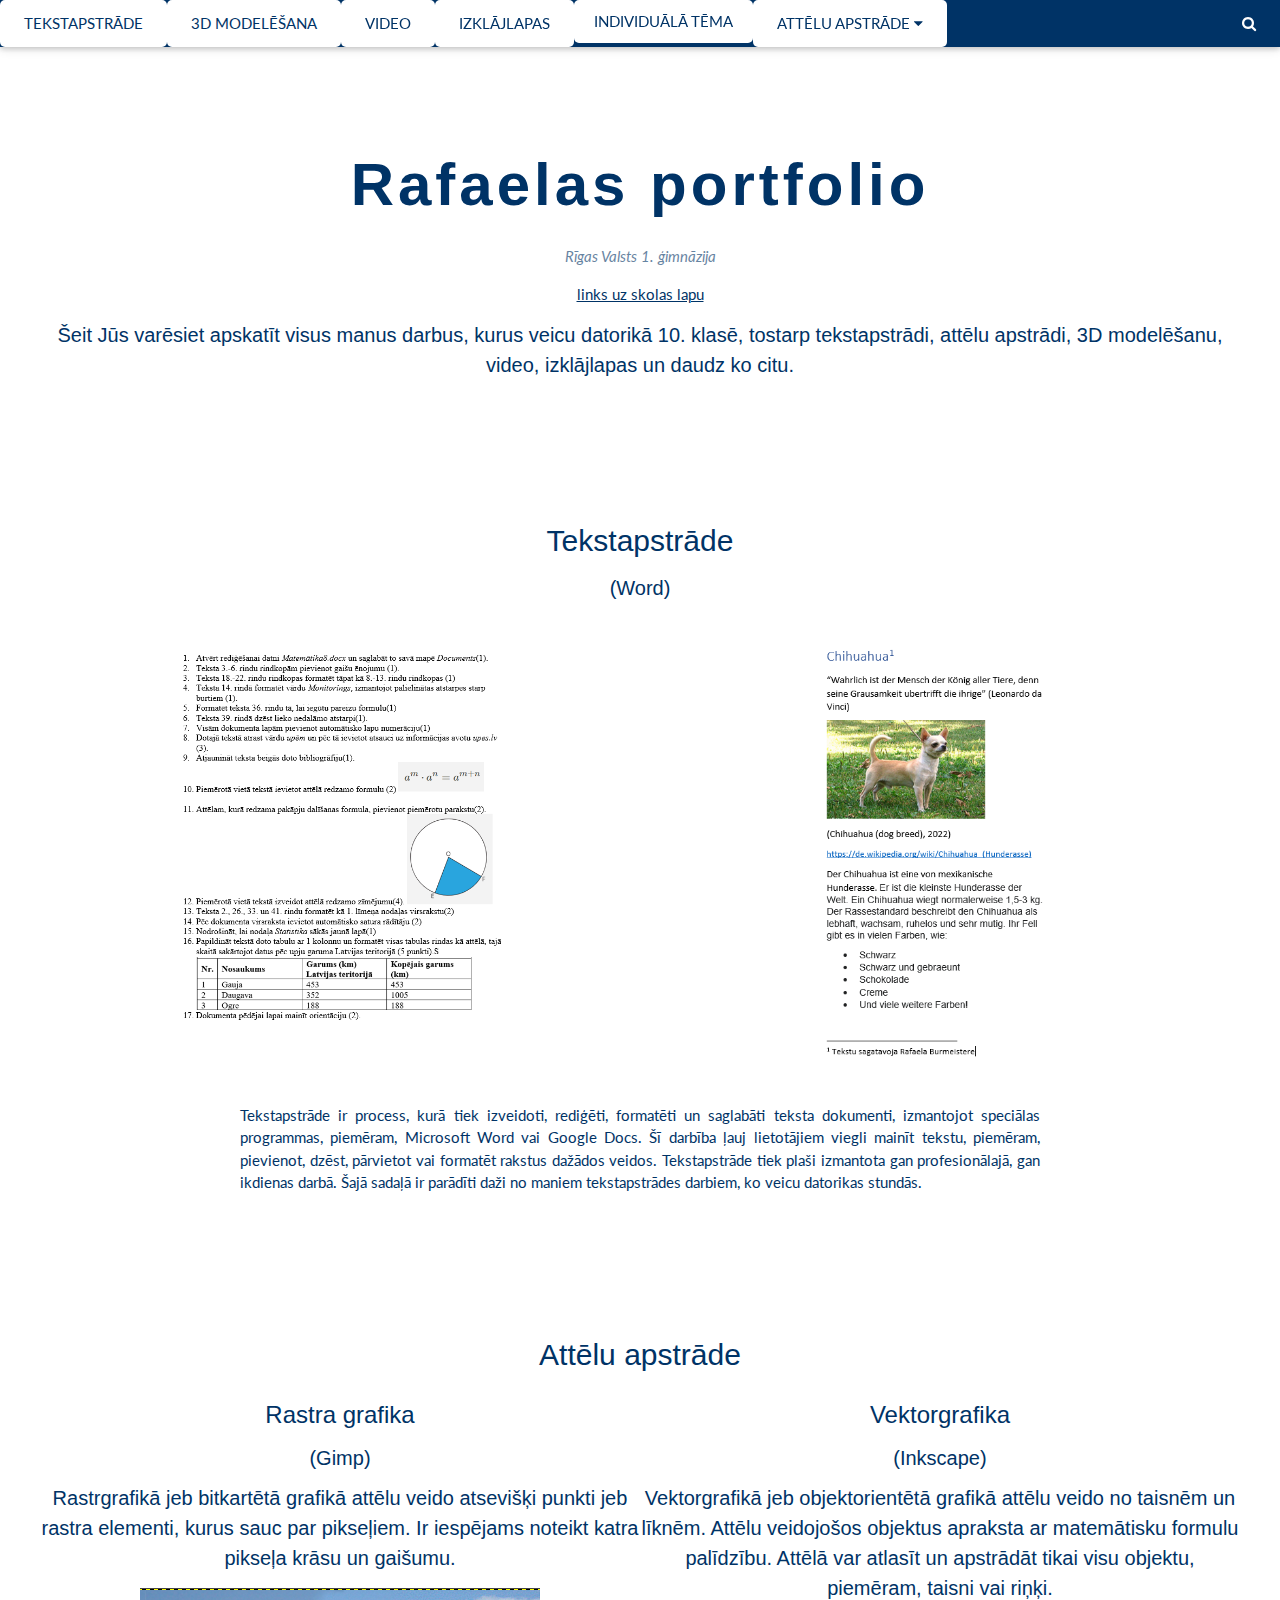
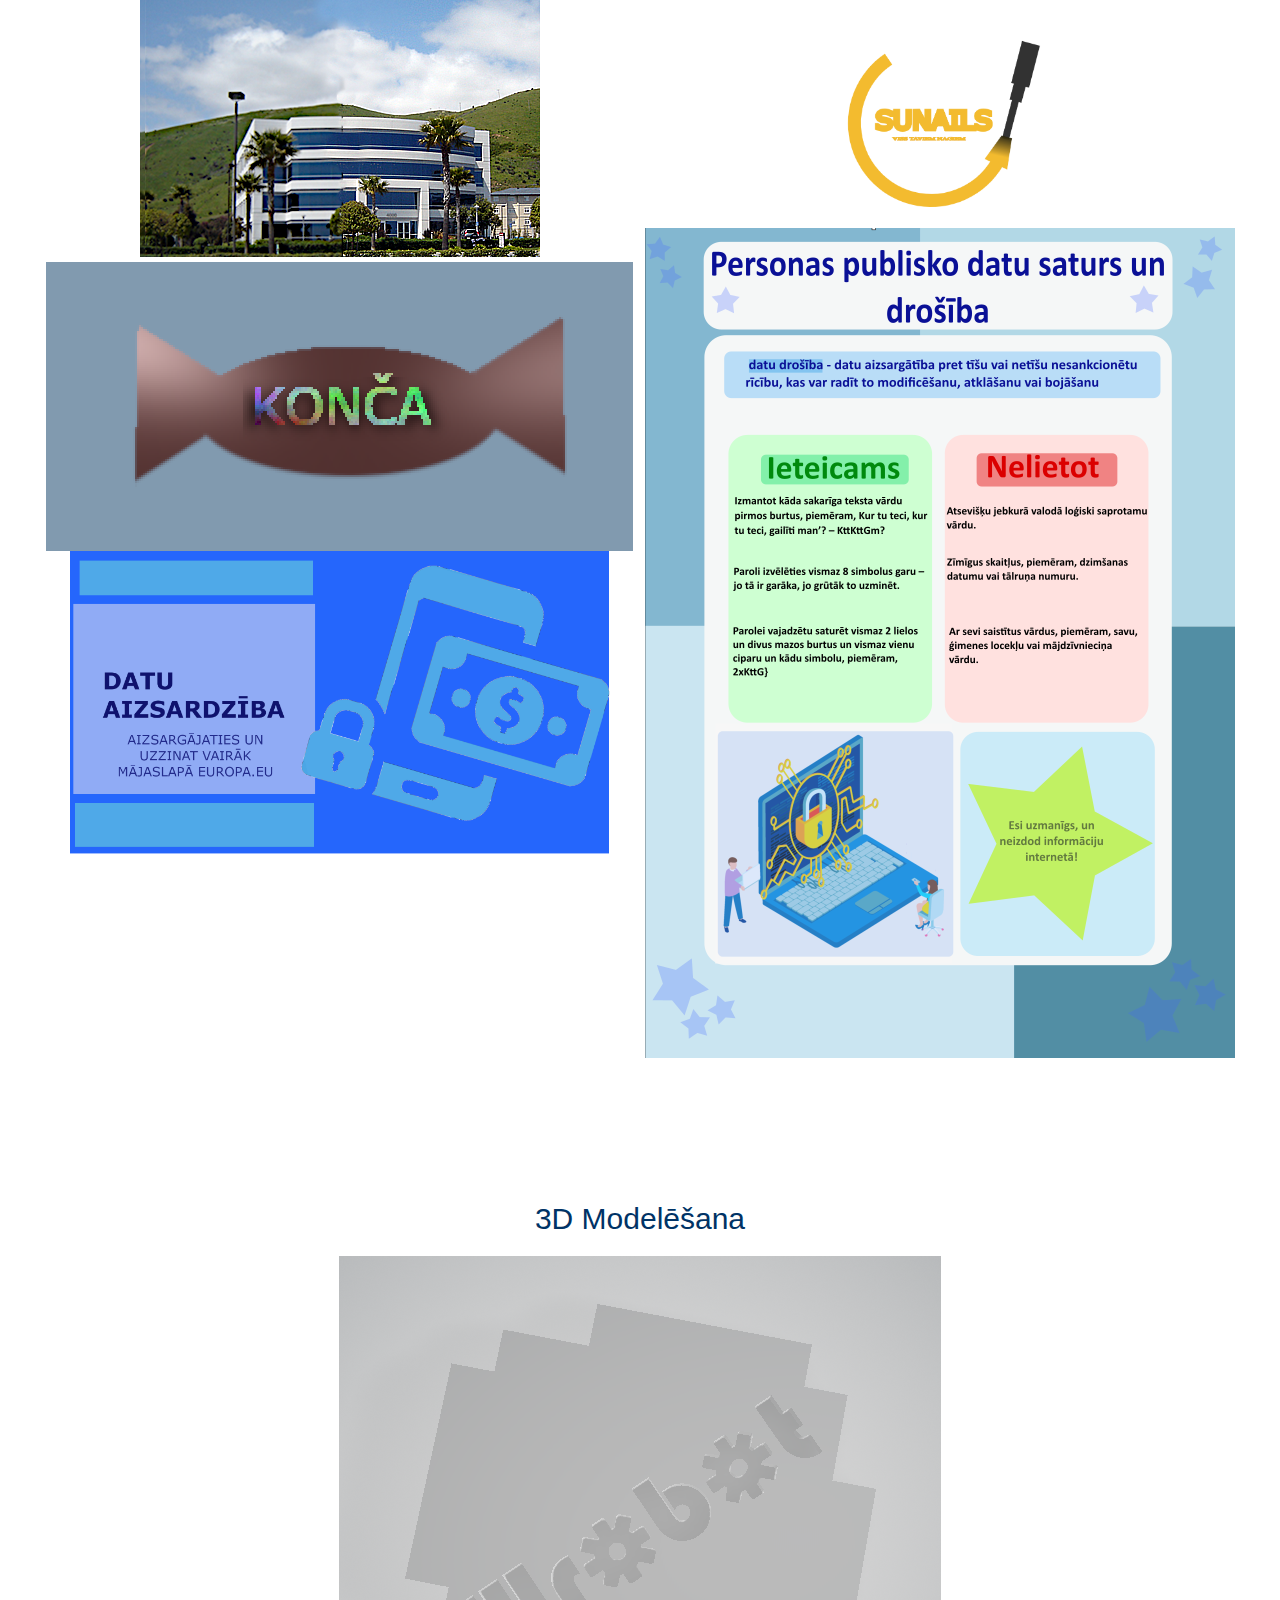
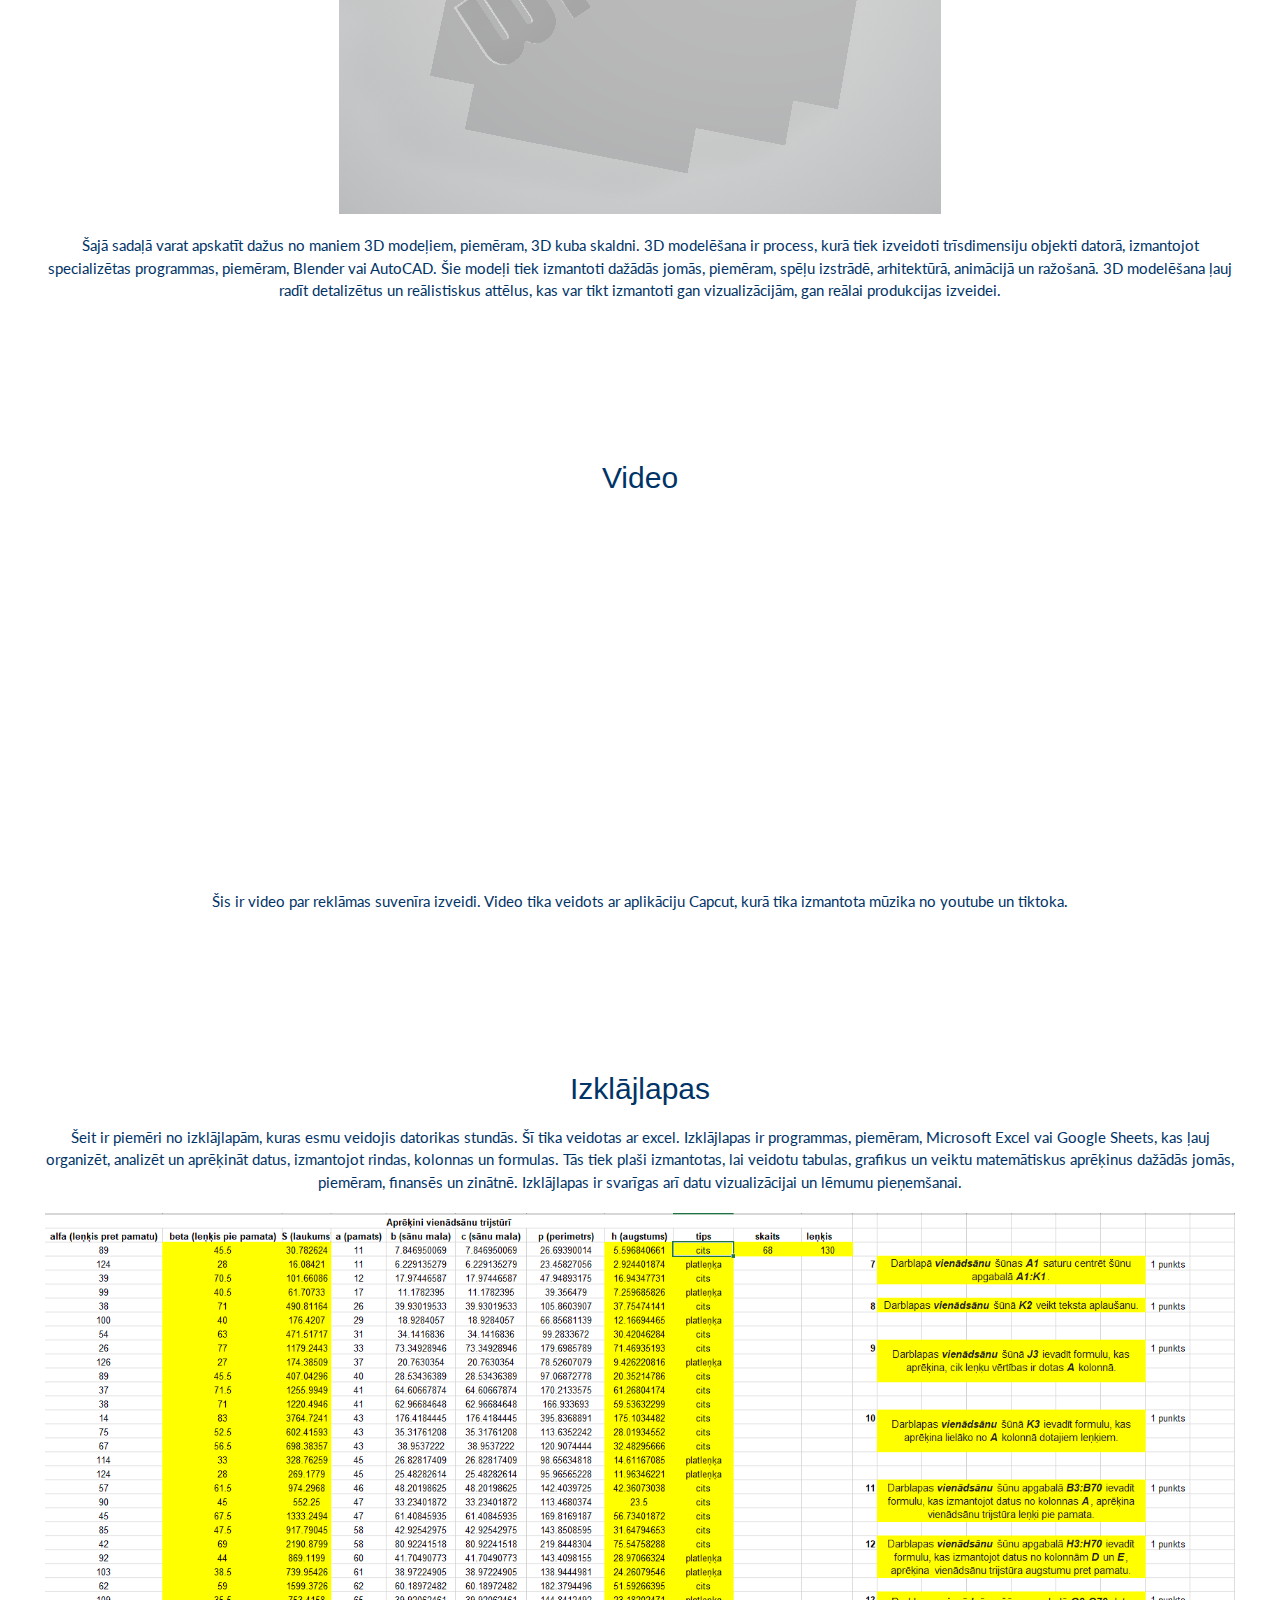
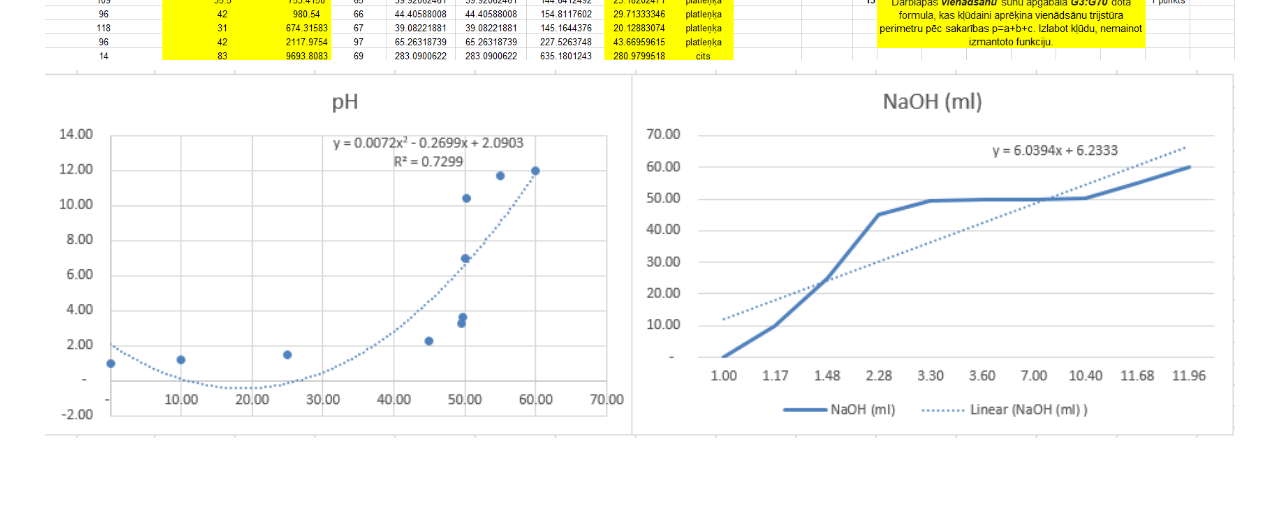
==== commit b8fcc110: "" ====
--- a/index.html
+++ b/index.html
@@ -8,6 +8,9 @@
   <link rel="stylesheet" href="https://fonts.googleapis.com/css?family=Lato">
   <link rel="stylesheet" href="https://cdnjs.cloudflare.com/ajax/libs/font-awesome/4.7.0/css/font-awesome.min.css">
   <link rel="stylesheet" href="css/mansstils.css">
+  <a href="baiti.html"></a>
+  <a href="skola.html"></a>
+
   <style>
     body {font-family: "Lato", sans-serif;}
     .mySlides {display: none;}
@@ -51,17 +54,18 @@
   <div class="w3-container w3-padding-64" id="introduction">
     <h1 class="w3-wide" style="font-size: 4em; font-weight: bold; text-align: center;">Rafaelas portfolio</h1>
     <p class="w3-opacity"><i>Rīgas Valsts 1. ģimnāzija</i></p>
+    <p><a href="https://rafaela1789.github.io/readme/skola.html">links uz skolas lapu</a></p>
     <h4 class="custom-h4">Šeit Jūs varēsiet apskatīt visus manus darbus, kurus veicu datorikā 10. klasē, tostarp tekstapstrādi, attēlu apstrādi, 3D modelēšanu, video, izklājlapas un daudz ko citu.</h4>
 </div>
 <!-- Pievieno CSS -->
 <style>
   .custom-h4 {
-    text-align: center;  /* Centra tekstu horizontāli */
-    margin: 0 auto;      /* Nodrošina, ka teksts paliek centrēts */
+    text-align: center;  
+    margin: 0 auto;      
   }
 </style>
 
-  <!-- Tekstapstrāde -->
+ 
   <div class="w3-container w3-padding-64" id="text-processing">
     <h2>Tekstapstrāde</h2>
      <h4> (Word) </h4>
